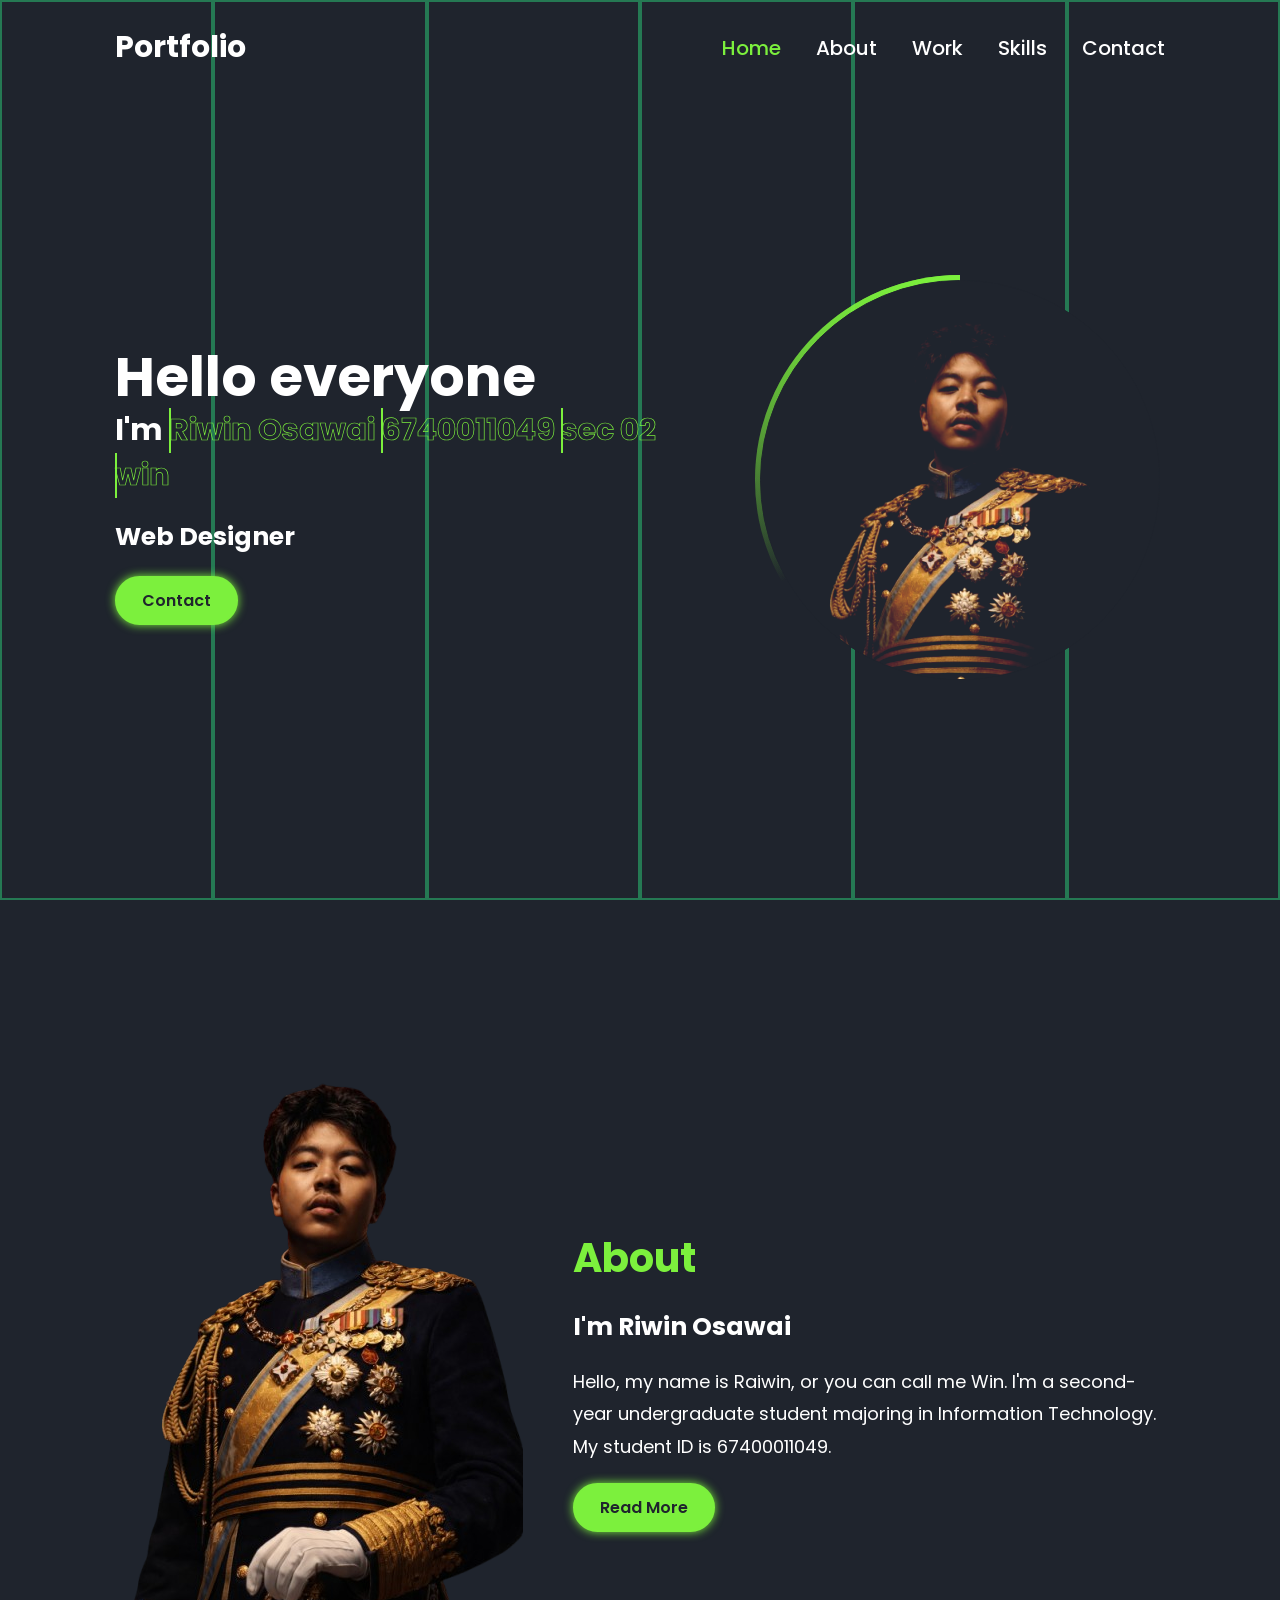
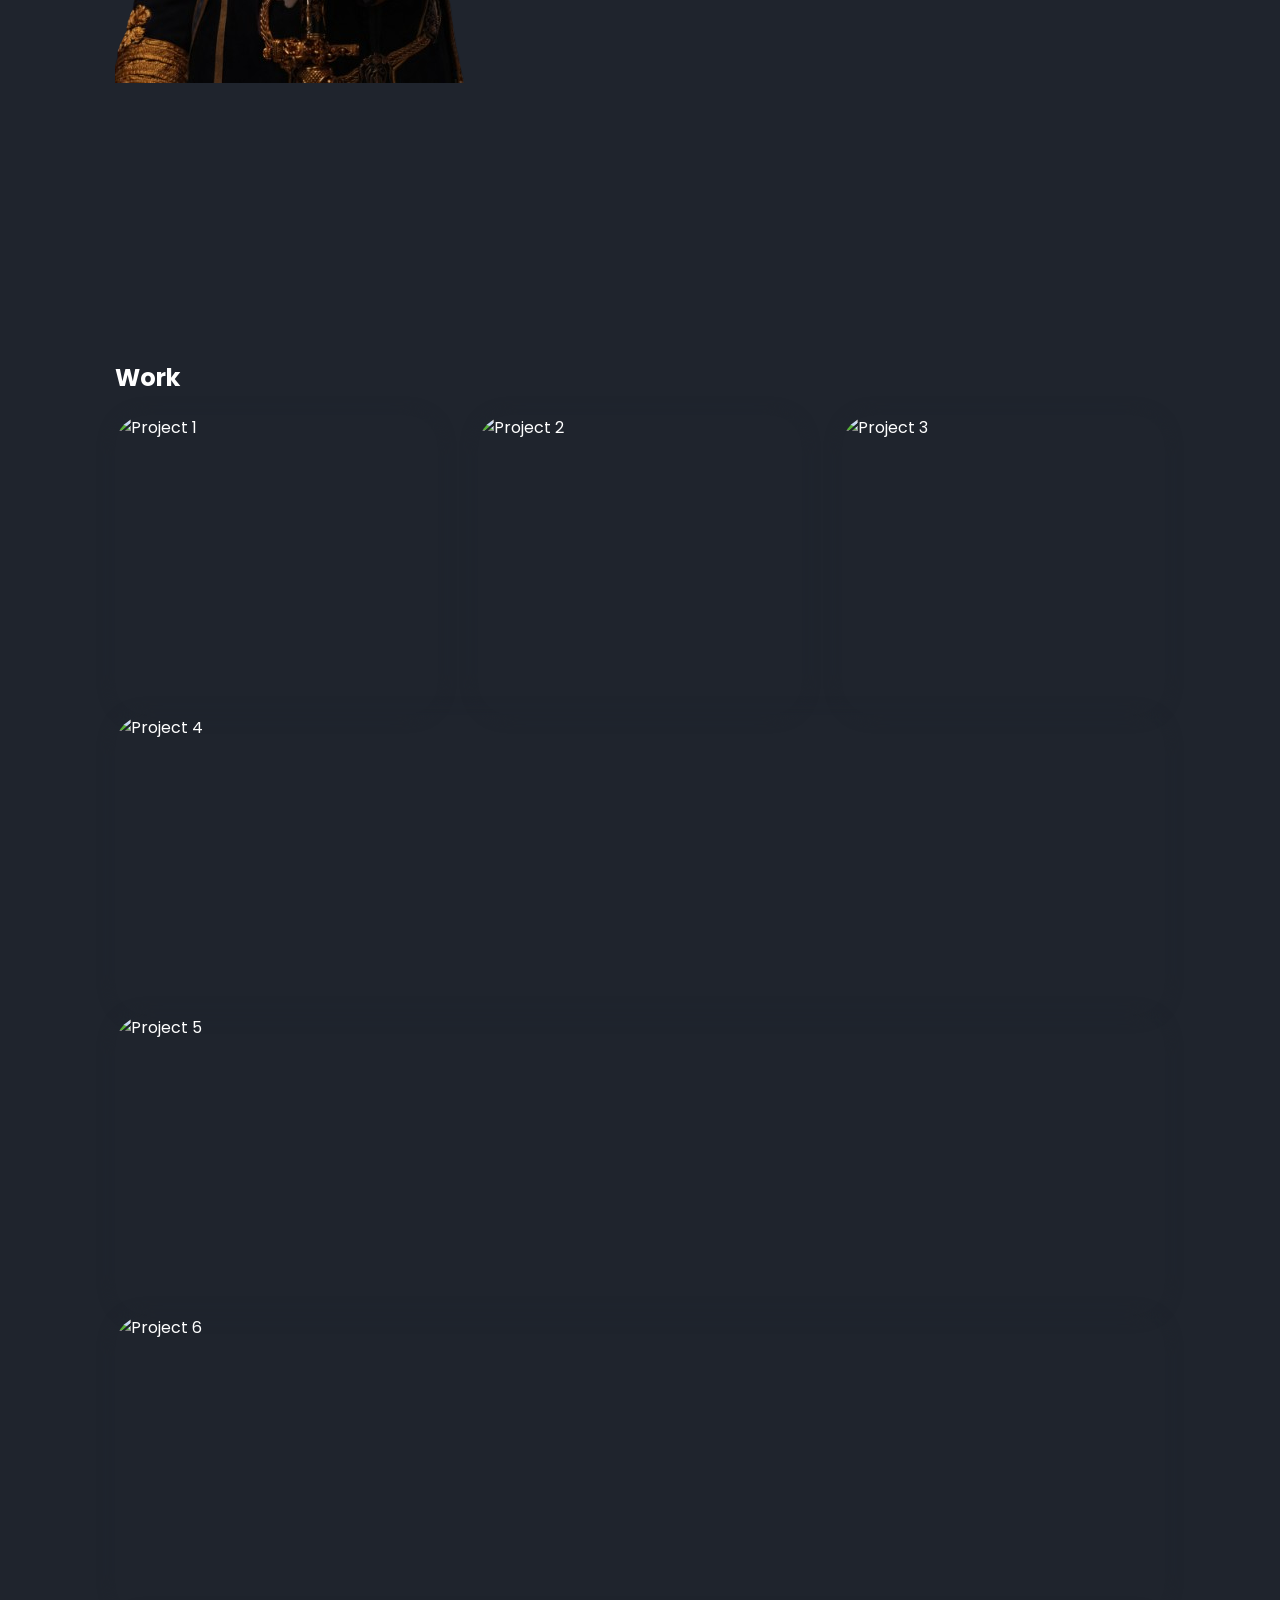
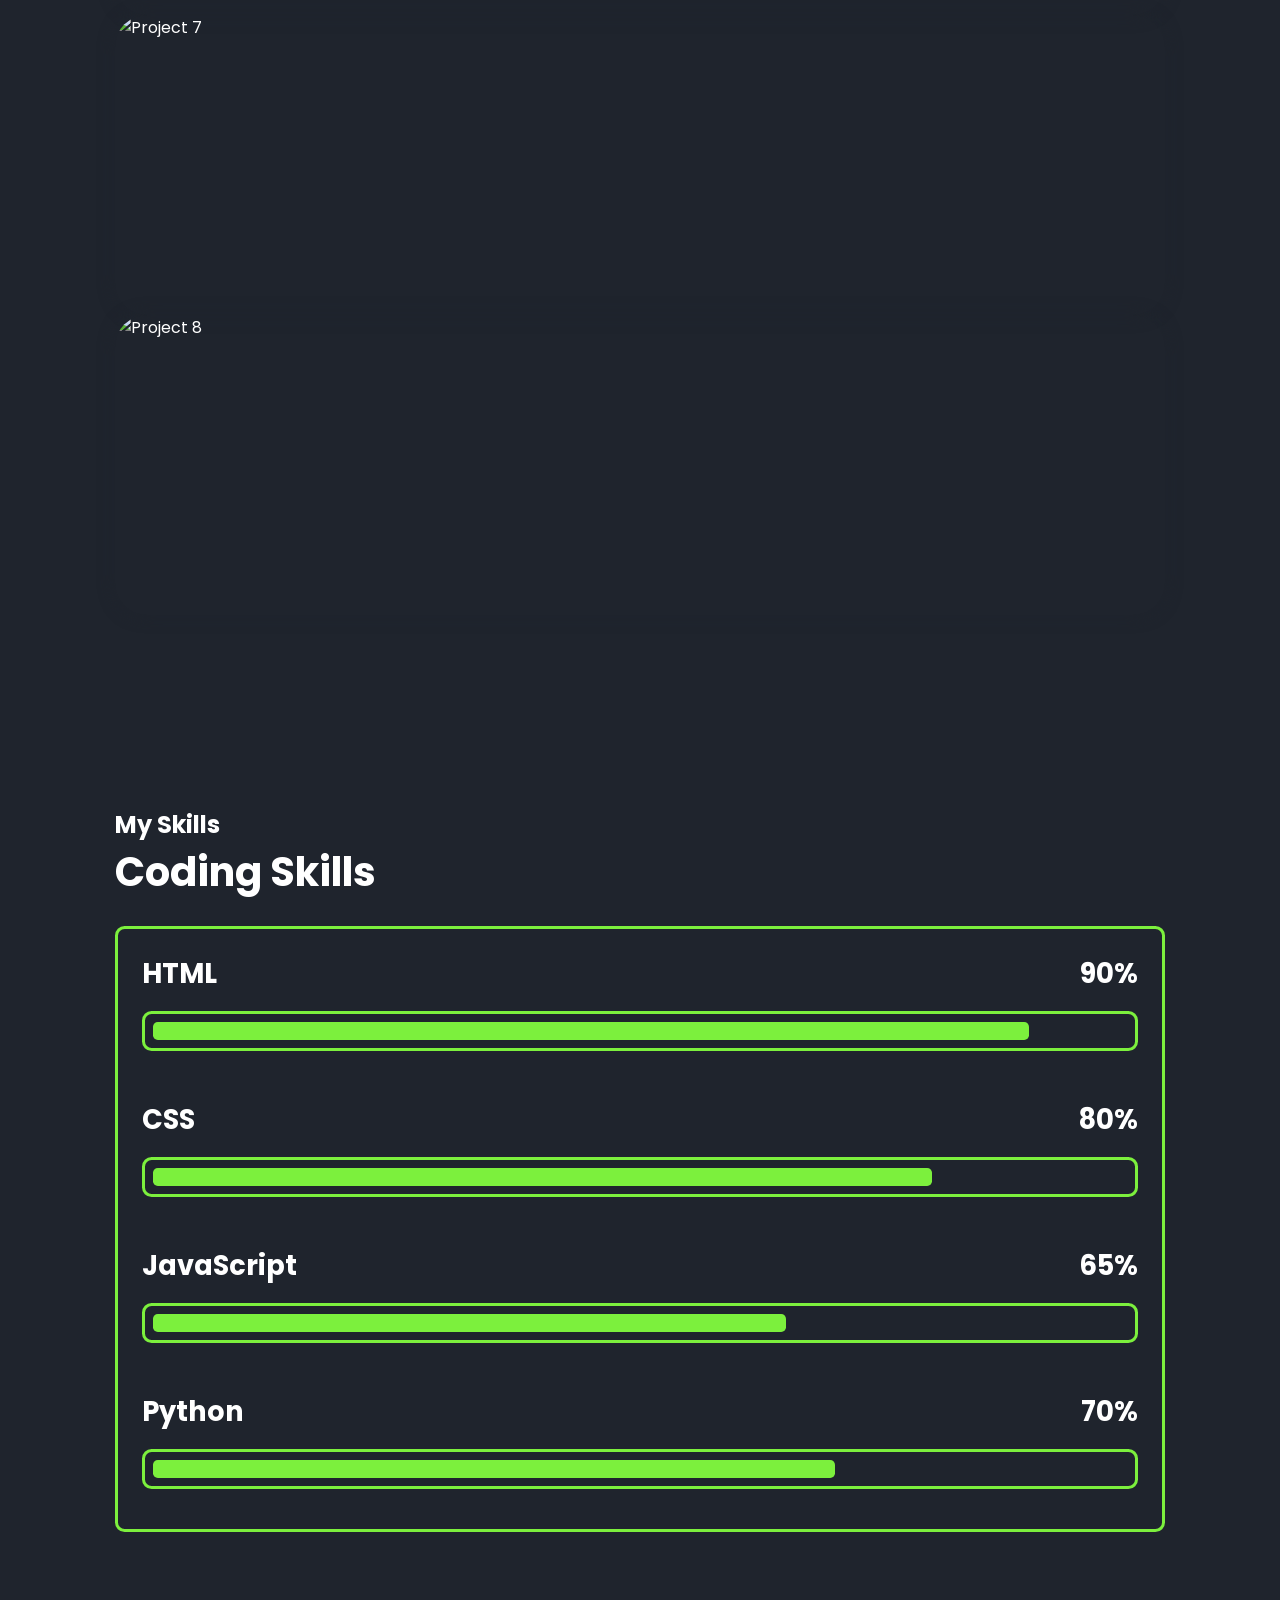
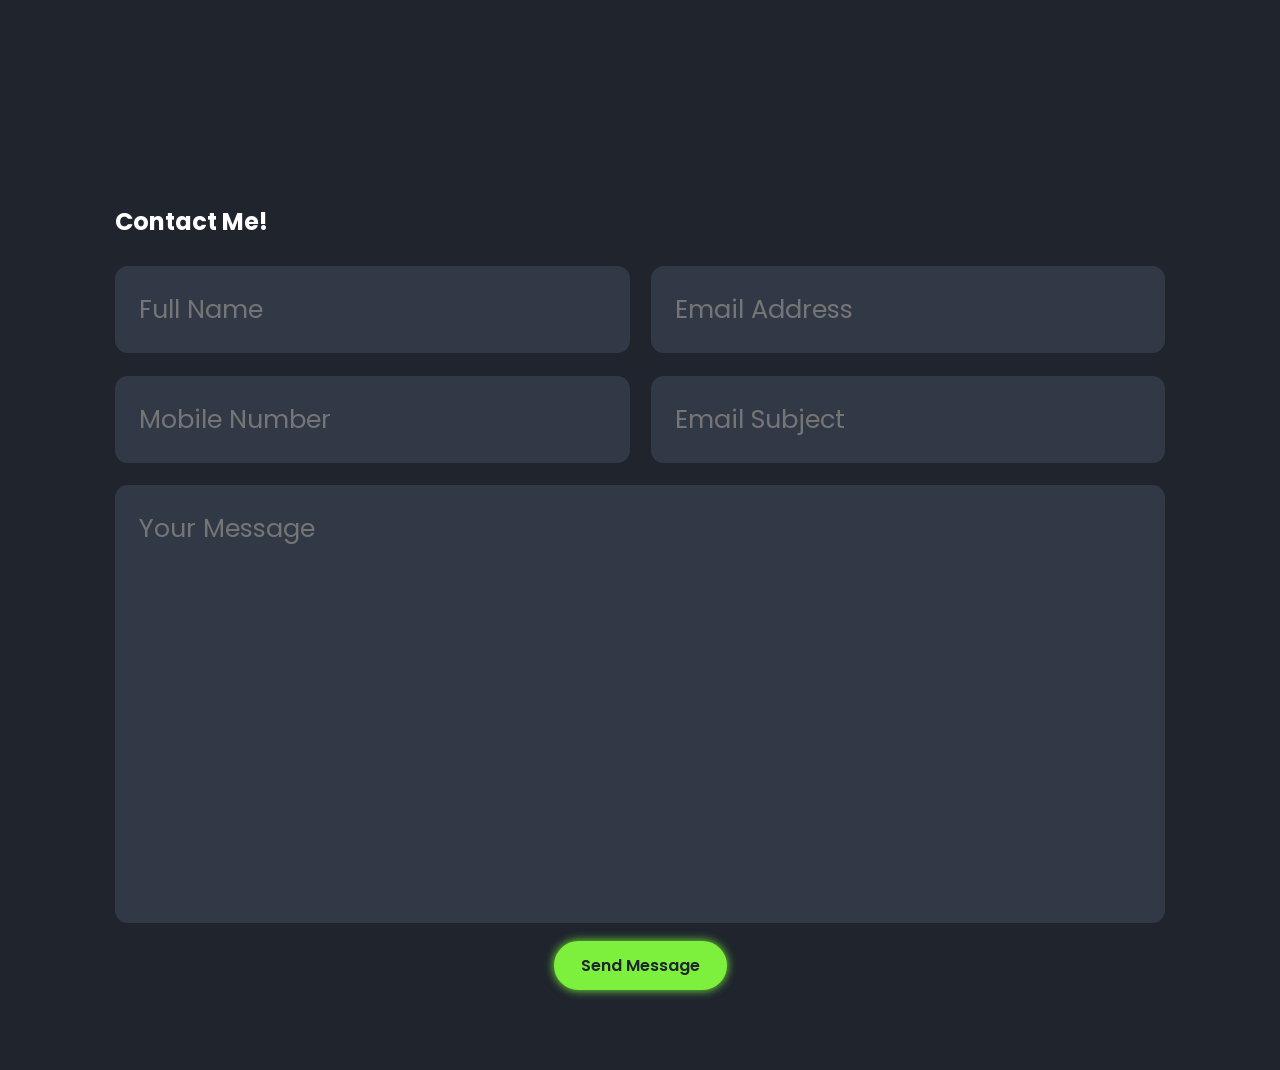
==== index.html @ cdd212ea "Add files via upload" ====
<!doctype html>
<html lang="en">
  <head>
    <meta charset="UTF-8" />
    <meta name="viewport" content="width=device-width, initial-scale=1.0" />
    <title>Portfolio</title>
    <link rel="stylesheet" href="style.css" />
    
  </head>
  <body>
    <nav class="navbar">
      <a href="#" class="logo">Portfolio</a>
      <ul>
        <li class="active"><a href="#Home">Home</a></li>
        <li><a href="#About">About</a></li>
        <li><a href="#Work">Work</a></li>
        <li><a href="#Skills">Skills</a></li>
        <li><a href="#Contact">Contact</a></li>
      </ul>
    </nav>
    <div class="bars-animation">
      <div class="bar" style="--i:6;"></div>
      <div class="bar" style="--i:5;"></div>
      <div class="bar" style="--i:4;"></div>
      <div class="bar" style="--i:3;"></div>
      <div class="bar" style="--i:2;"></div>
      <div class="bar" style="--i:1;"></div>
    </div>
    <!--  Home Section  -->
    <section class="Home action " id="Home">
      <div class="Home-info">
        <h1>Hello everyone</h1>
        <h2>
          I'm
          <span style="--i:4;" data-text="Riwin Osawai">Riwin Osawai</span>
          <span style="--i:3;" data-text="6740011049">6740011049</span>
          <span style="--i:2;" data-text="sec 02">sec 02</span>
          <span style="--i:1;" data-text="win">win</span>
        </h2>
        <h3>Web Designer</h3>
        <div class="btn-sci">
          <a href="#" class="btn">Contact</a>
        </div>
      </div>
      <div class="Home-img">
        <div class="img-box">
          <div class="img-item">
            <img src="win2.2.png" alt="" />
          </div>
        </div>
      </div>
    </section>
    <!--  About Section  -->
    <section class="About section" id="About">
      <div class="About-img">
        <img src="win2.2.png" alt="" />
      </div>

      <div class="About-content">
        <h2 class="heading"><span>About</span></h2>
        <h3>I'm Riwin Osawai</h3>
        <p>
          Hello, my name is Raiwin, or you can call me Win. I'm a second-year
          undergraduate student majoring in Information Technology. My student
          ID is 67400011049.
        </p>
        <a href="#" class="btn">Read More</a>
      </div>
    </section>

    <section class="Work section" id="Work">
        <h2 class="heading"><span>Work</span></h2>
        <div class="portfolio-container">
            <div class="portfolio-box">
                <img src="https://via.placeholder.com/600x400" alt="Project 1">
                <div class="portfolio-layer">
                    <h4>Web Design</h4>
                    <p></p>
                    <a href="#"><i class='bx bx-link-external'></i></a>
                </div>
            </div>
            <div class="portfolio-box">
                <img src="https://via.placeholder.com/600x400" alt="Project 2">
                <div class="portfolio-layer">
                    <h4>App Design</h4>
                    <p>.</p>
                    <a href="#"><i class='bx bx-link-external'></i></a>
                </div>
            </div>
            <div class="portfolio-box">
                <img src="https://via.placeholder.com/600x400" alt="Project 3">
                <div class="portfolio-layer">
                    <h4>Dashboard</h4>
                    <p>.</p>
                    <a href="#"><i class='bx bx-link-external'></i></a>
                </div>
            </div>
        </div>
        <div class="portfolio-box">
                <img src="https://via.placeholder.com/600x400" alt="Project 4">
                <div class="portfolio-layer">
                    <h4>Project 4</h4>
                    <p>Description for project 4.</p>
                    <a href="#"><i class='bx bx-link-external'></i></a>
                </div>
            </div>

            <div class="portfolio-box">
                <img src="https://via.placeholder.com/600x400" alt="Project 5">
                <div class="portfolio-layer">
                    <h4>Project 5</h4>
                    <p>Description for project 5.</p>
                    <a href="#"><i class='bx bx-link-external'></i></a>
                </div>
            </div>

            <div class="portfolio-box">
                <img src="https://via.placeholder.com/600x400" alt="Project 6">
                <div class="portfolio-layer">
                    <h4>Project 6</h4>
                    <p>Description for project 6.</p>
                    <a href="#"><i class='bx bx-link-external'></i></a>
                </div>
            </div>

            <div class="portfolio-box">
                <img src="https://via.placeholder.com/600x400" alt="Project 7">
                <div class="portfolio-layer">
                    <h4>Project 7</h4>
                    <p>Description for project 7.</p>
                    <a href="#"><i class='bx bx-link-external'></i></a>
                </div>
            </div>

            <div class="portfolio-box">
                <img src="https://via.placeholder.com/600x400" alt="Project 8">
                <div class="portfolio-layer">
                    <h4>Project 8</h4>
                    <p>Description for project 8.</p>
                    <a href="#"><i class='bx bx-link-external'></i></a>
                </div>
            </div>
    </section>

    <section class="Skills section" id="Skills">
        <h2 class="heading">My <span>Skills</span></h2>
        
        <div class="skills-row">
            <div class="skills-column">
                <h3 class="title">Coding Skills</h3>
                <div class="skills-box">
                    <div class="skills-content">
                        <div class="progress">
                            <h3>HTML <span>90%</span></h3>
                            <div class="bar"><span></span></div>
                        </div>
                        <div class="progress">
                            <h3>CSS <span>80%</span></h3>
                            <div class="bar"><span></span></div>
                        </div>
                        <div class="progress">
                            <h3>JavaScript <span>65%</span></h3>
                            <div class="bar"><span></span></div>
                        </div>
                        <div class="progress">
                            <h3>Python <span>70%</span></h3>
                            <div class="bar"><span></span></div>
                        </div>
                    </div>
                </div>
            </div>

           
    </section>

    <section class="Contact section" id="Contact">
        <h2 class="heading">Contact <span>Me!</span></h2>

        <form action="#">
            <div class="input-box">
                <input type="text" placeholder="Full Name">
                <input type="email" placeholder="Email Address">
            </div>
            <div class="input-box">
                <input type="number" placeholder="Mobile Number">
                <input type="text" placeholder="Email Subject">
            </div>
            <textarea name="" id="" cols="30" rows="10" placeholder="Your Message"></textarea>
            <input type="submit" value="Send Message" class="btn">
        </form>
    </section>
    <script src="script.js"></script>
  </body>
</html>
---- style.css ----
@import url('https://fonts.googleapis.com/css2?family=Poppins:wght@300;400;500;600;700;800;900&display=swap');
:root {
    --bg-color: #1f242d;
    --main-color: #7cf03d;
}
.html {
    scroll-behavior: smooth;
}
* {
    margin: 0;
    padding: 0;
    box-sizing: border-box;
    font-family: 'Poppins', sans-serif;
}

body {
    background-color: var(--bg-color);
    color: #fff;
}

a {
    color: #fff;
    text-decoration: none;
}

.navbar {
    position: fixed;
    left: 0;
    width: 100%;
    padding: 25px 9%;
    display: flex;
    justify-content: space-between;
    align-items: center;
    z-index: 100;
    visibility: hidden;
    opacity: 0;
    animation: show-content 1.5s linear forwards;
    animation-delay: 1.2s;
}

@keyframes show-content {
    100%{
        visibility: visible;
        opacity: 1;

    }
}
.navbar .logo {
    font-size: 30px;
    font-weight: 700;
}
.navbar ul {
    display: flex;
}
.navbar ul li {
    list-style: none;
    margin-left: 35px;
}
.navbar ul li a {
    font-size: 20px;
    font-weight: 500;
    transition: .5s;
}
.navbar ul li:hover a,
.navbar ul li.active a {
    color: #7cf03d;

}
/* Home section */
* {
    margin: 0;
    padding: 0;
    box-sizing: border-box;
    font-family: 'Poppins', sans-serif;
}
body {
    background-color: var(--bg-color);
    color: #fff;
}

a {
    color: #fff;
    text-decoration: none;
}
.section {
    min-height: 100vh;      /* เปลี่ยน height เป็น min-height */
    width: 100%;
    padding: 10rem 9% 2rem;
    background: #1f242d;    /* แก้สีให้ถูก */
    overflow: hidden;
}   
.section.active {
    visibility: visible;
    opacity: 1;
    overflow: auto;
}

.Home {
    gap: 50px;
    display: flex;
    align-items: center;
    height: 100vh;
    padding: 60px 9% 0;
    color: #fff;
    visibility: hidden;
    opacity: 0;
    animation: show-content 1.5s linear forwards;
    animation-delay: 1.6s;
}
.Home-info h1 {
    font-size: 55px;
}
.Home-info h2{
    font-size: 30px;
    margin-top: -10px;
}
.Home-info h2 span {
    position: relative;
    display: inline-block;
    color:  transparent;
    -webkit-text-stroke: .7px #7cf03d;
    animation: display-text 16s linear infinite;
    animation-delay: calc(-4s * var(--i));
}


@keyframes display-text {
    25%,100%{
         color: transparent;
         -webkit-text-stroke: .7px #7cf03d;
       display: none;
    }
}

.Home-info h2 span::before {
    content: attr(data-text);
    position: absolute;
    width: 0;
    border-right: 2px solid #7cf03d;
    color: #7cf03d;
    white-space: nowrap;
    overflow: hidden;
    animation: full-text 4s linear infinite;
}

@keyframes full-text {
    10%,100%{
        width: 0;
    }
    70%,90%{
        width: 100%;
    }
}

.Home-info h3 {
    margin: 20px 0;
    font-size: 25px; 
}
.Home-info .btn {
    display: inline-block;
   align-items: center;
}
.btn {
    background: #7cf03d;
    padding: 10px 25px;
    border: 2px solid #7cf03d;
    border-radius: 40px;
    box-shadow: 0 0 10px #7cf03d;
    font-size: 16px;
    color: #1f242d;
    font-weight: 600;
}
.btn:hover {
    background: transparent;
    color: #7cf03d;
    box-shadow: none ;
}

.Home-img .img-box {
    position: relative;
    width: 32vw;
    height: 32vw;
    border-radius: 50%;
    padding: 5px;
    display: flex;
    justify-content: center;
    align-items: center;
    overflow: hidden;
}
.Home-img .img-box::before,
.Home-img .img-box::after
 {
    content: '';
    position: absolute;
    width: 500px;
    height: 500px;
    background: conic-gradient(transparent, transparent,transparent, #7cf03d);
    transform: rotate(0deg);
    animation: rotate-border 4s linear infinite;
}

@keyframes rotate-border {
    100%{
        transform: rotate(360deg);
    }

}
.Home-img .img-box .img-item {
    position: relative;
    width: 100%;
    height: 100%;
    border-radius: 50%;
    background: #1f242d;
    display: flex;
    border: 1px solid #1f242d;
    justify-content: center;
    z-index: 1;
    overflow: hidden;
}
.Home-img .img-box .img-item img {
    position: absolute;
    top: 30px;
    display: block;
    width: 85%;
    object-fit: cover;
    mix-blend-mode: lighten;
}

.bars-animation {
    position: absolute;
    width: 100%;
    height: 100%;
    display: flex;
    z-index: -1;
}
.bars-animation .bar{
    width: 100%;
    height: 100%;
    background: #1f242d;
    border: 2px solid #257953;
    transform: translateY(-100%);
    animation: show-bars .5s ease-in-out forwards;
    animation-delay: calc(.1s * var(--i));
}
@keyframes show-bars {
    100%{
        transform: translateY(0%);
    }
}
.About {
    gap: 50px;
    display: flex;
    justify-content: center;
    align-items: center;
    height: 100vh; 
    padding: 60px 9% 0;
    color: #fff;
    visibility: hidden;
    opacity: 0;
    animation: show-content 1.5s linear forwards;
    animation-delay: 1.6s;
}
.About-img .img-box {
    position: relative;
    width: 32vw;
    height: 32vw;
    border-radius: 50%;
    padding: 5px;
    display: flex;
    justify-content: center;
    align-items: center;
    overflow: hidden;
}                       
.About-img .img-box::before,
.About-img .img-box::after
 {
    content: '';
    position: absolute;
    width: 500px;
    height: 500px;
    background: conic-gradient(transparent, transparent,transparent, #7cf03d);
    transform: rotate(0deg);
    animation: rotate-border 4s linear infinite;
}
@keyframes rotate-border {
    100%{
        transform: rotate(360deg);
    }
}
.About-img .img-box .img-item {  
    position: relative;
    width: 100%;
    height: 100%;
    border-radius: 50%;
    background: #1f242d;
    display: flex;
    border: 1px solid #1f242d;
    justify-content: center;
    z-index: 1;
    overflow: hidden;
}
.About-img .img-box .img-item img {
    position: absolute;
    top: 30px;
    display: block;
    width: 85%;
    object-fit: cover;
    mix-blend-mode: lighten;
}
.About-content h2 {
    font-size: 40px;
}
.About-content h2 span {
    color: #7cf03d;
}
.About-content h3 {
    font-size: 25px;
    margin: 20px 0;
}
.About-content p {
    font-size: 18px;
    line-height: 1.8em;
    margin-bottom: 20px;
}
.About-content .btn {
    display: inline-block;
    align-items: center;
}
.btn {
    background: #7cf03d;
    padding: 10px 25px;
    border: 2px solid #7cf03d;
    border-radius: 40px;
    box-shadow: 0 0 10px #7cf03d;
    font-size: 16px;
    color: #1f242d;
    font-weight: 600;
}

.btn:hover {
    background: transparent;
    color: #7cf03d;
    box-shadow: none ;
}
/* Responsive Media Query */
@media (max-width: 768px) {
    .Home, .About, .Work {
        flex-direction: column;
        text-align: center;
    }
    .Home-img .img-box,
    .About-img .img-box {
        width: 60vw;
        height: 60vw;
        margin-bottom: 20px;
    }
}


/* --- Work Section Styling --- */
.portfolio-container {
   display: grid;
    grid-template-columns: repeat(3, 1fr);
    align-items: center;
    gap: 2.5rem;
    margin-top: 20px;
}


.portfolio-box {
    position: relative;
    border-radius: 2rem;
    box-shadow: 0 0 1rem #1f242d;
    overflow: hidden;
    display: flex;
    height: 300px; /* กำหนดความสูงให้เท่ากัน */
}
.portfolio-box img {
    width: 100%;
    height: 100%; /* ให้รูปเต็มกรอบ */
    object-fit: cover; /* ตัดส่วนเกินรูปออกให้พอดี */
    transition: .5s ease;
}

.portfolio-box:hover img {
    transform: scale(1.1);
}

.portfolio-box .portfolio-layer {
    position: absolute;
    bottom: 0;
    left: 0;
    width: 100%;
    height: 100%;
    background: linear-gradient(rgba(0,0,0,.1), #7cf03d);
    display: flex;
    justify-content: center;
    align-items: center;
    flex-direction: column;
    text-align: center;
    padding: 0 4rem;
    transform: translateY(100%);
    transition: .5s ease;
}

.portfolio-box:hover .portfolio-layer {
    transform: translateY(0);
}

.portfolio-layer h4 {
    font-size: 3rem;
    color: #1f242d; /* สีเข้มเพื่อให้ตัดกับพื้นหลังเขียว */
}

.portfolio-layer p {
    font-size: 1.6rem;
    margin: .3rem 0 1rem;
    color: #1f242d;
}

.portfolio-layer a {
    display: inline-flex;
    justify-content: center;
    align-items: center;
    width: 5rem;
    height: 5rem;
    background: #fff;
    border-radius: 50%;
}

.portfolio-layer a i {
    font-size: 2rem;
    color: #333;
}

/* --- Skills Section Styling --- */
.Skills {
    min-height: 100vh;
    padding-bottom: 7rem;
    background: #1f242d; /* หรือ var(--bg-color) */
}

.skills-row {
    display: flex;
    flex-wrap: wrap;
    gap: 5rem;
    width: 100%;
}

.skills-column {
    flex: 1 1 40rem;
}

.skills-column .title {
    font-size: 2.5rem;
    margin: 0 0 1.5rem;
}

.skills-box {
    position: relative;
}

.skills-box .skills-content {
    position: relative;
    border: .2rem solid #7cf03d;
    border-radius: .6rem;
    padding: .5rem 1.5rem;
    z-index: 1;
    overflow: hidden;
}

.skills-box .skills-content::before {
    content: '';
    position: absolute;
    top: 0;
    left: 0;
    width: 0;
    height: 100%;
    background: #2c303a;
    z-index: -1;
    transition: .5s;
}

.skills-box .skills-content:hover::before {
    width: 100%;
}

.skills-content .progress {
    padding: 1rem 0;
}

.skills-content .progress h3 {
    font-size: 1.7rem;
    display: flex;
    justify-content: space-between;
}

.skills-content .progress h3 span {
    color: #fff;
}

.skills-content .progress .bar {
    height: 2.5rem;
    border-radius: .6rem;
    border: .2rem solid #7cf03d;
    padding: .5rem;
    margin: 1rem 0;
}

.skills-content .progress .bar span {
    display: block;
    height: 100%;
    border-radius: .3rem;
    background: #7cf03d;
    width: 0; /* Default width before animation */
}
/* ตัวอย่างการกำหนดความยาวของหลอดพลัง (Skills) */
.skills-column:nth-child(1) .skills-content .progress:nth-child(1) .bar span { width: 90%; }
.skills-column:nth-child(1) .skills-content .progress:nth-child(2) .bar span { width: 80%; }
.skills-column:nth-child(1) .skills-content .progress:nth-child(3) .bar span { width: 65%; }
.skills-column:nth-child(1) .skills-content .progress:nth-child(4) .bar span { width: 70%; }

.skills-column:nth-child(2) .skills-content .progress:nth-child(1) .bar span { width: 95%; }
.skills-column:nth-child(2) .skills-content .progress:nth-child(2) .bar span { width: 85%; }
.skills-column:nth-child(2) .skills-content .progress:nth-child(3) .bar span { width: 60%; }
.skills-column:nth-child(2) .skills-content .progress:nth-child(4) .bar span { width: 90%; }


/* --- Contact Section Styling --- */
.Contact {
    min-height: 100vh;
}

.Contact form {
    max-width: 70rem;
    margin: 1rem auto;
    text-align: center;
    margin-bottom: 3rem;
}

.Contact form .input-box {
    display: flex;
    justify-content: space-between;
    flex-wrap: wrap;
}

.Contact form .input-box input,
.Contact form textarea {
    width: 100%;
    padding: 1.5rem;
    font-size: 1.6rem;
    color: #fff;
    background: #323946;
    border-radius: .8rem;
    margin: .7rem 0;
    border: none; /* เอาขอบเดิมออก */
}

.Contact form .input-box input {
    width: 49%;
}

.Contact form textarea {
    resize: none;
}

/* เพิ่มลูกเล่นเมื่อกดพิมพ์ */
.Contact form .input-box input:focus,
.Contact form textarea:focus {
    border: 2px solid #7cf03d;
    background: #1f242d;
}
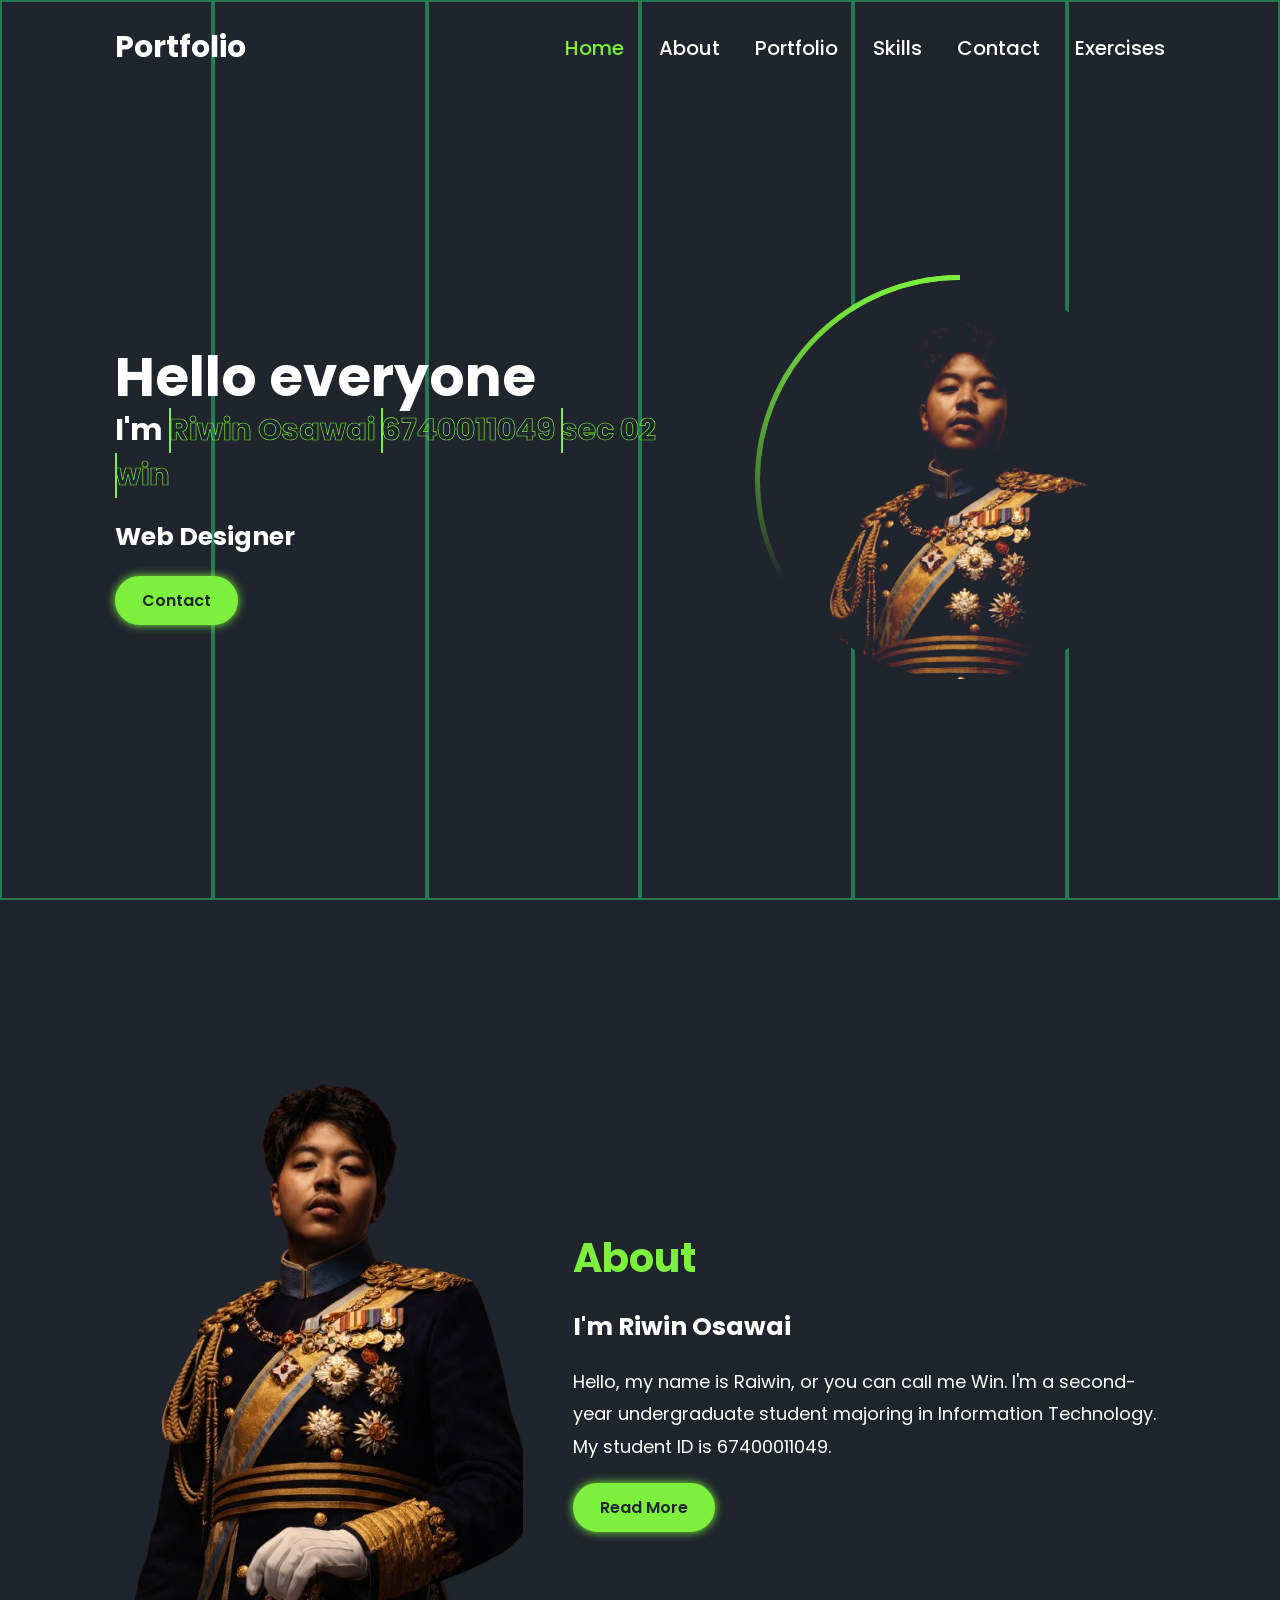
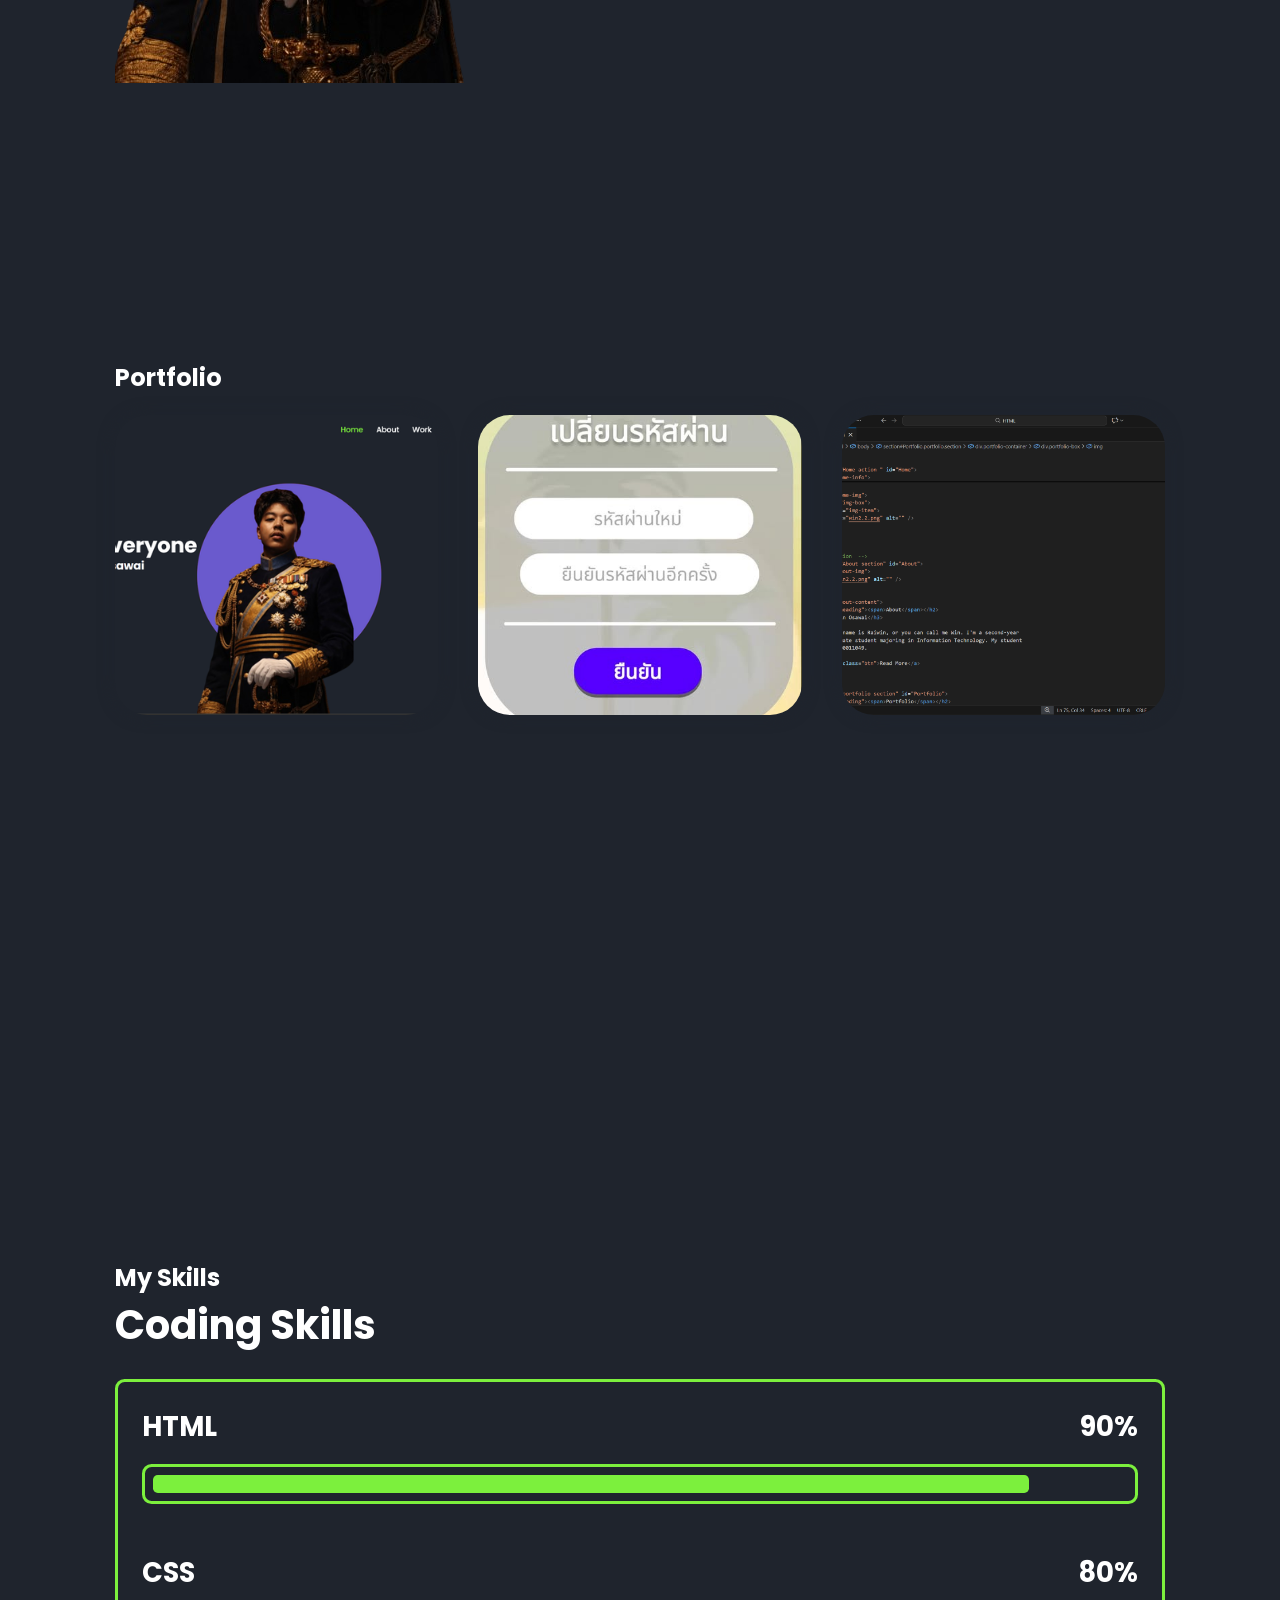
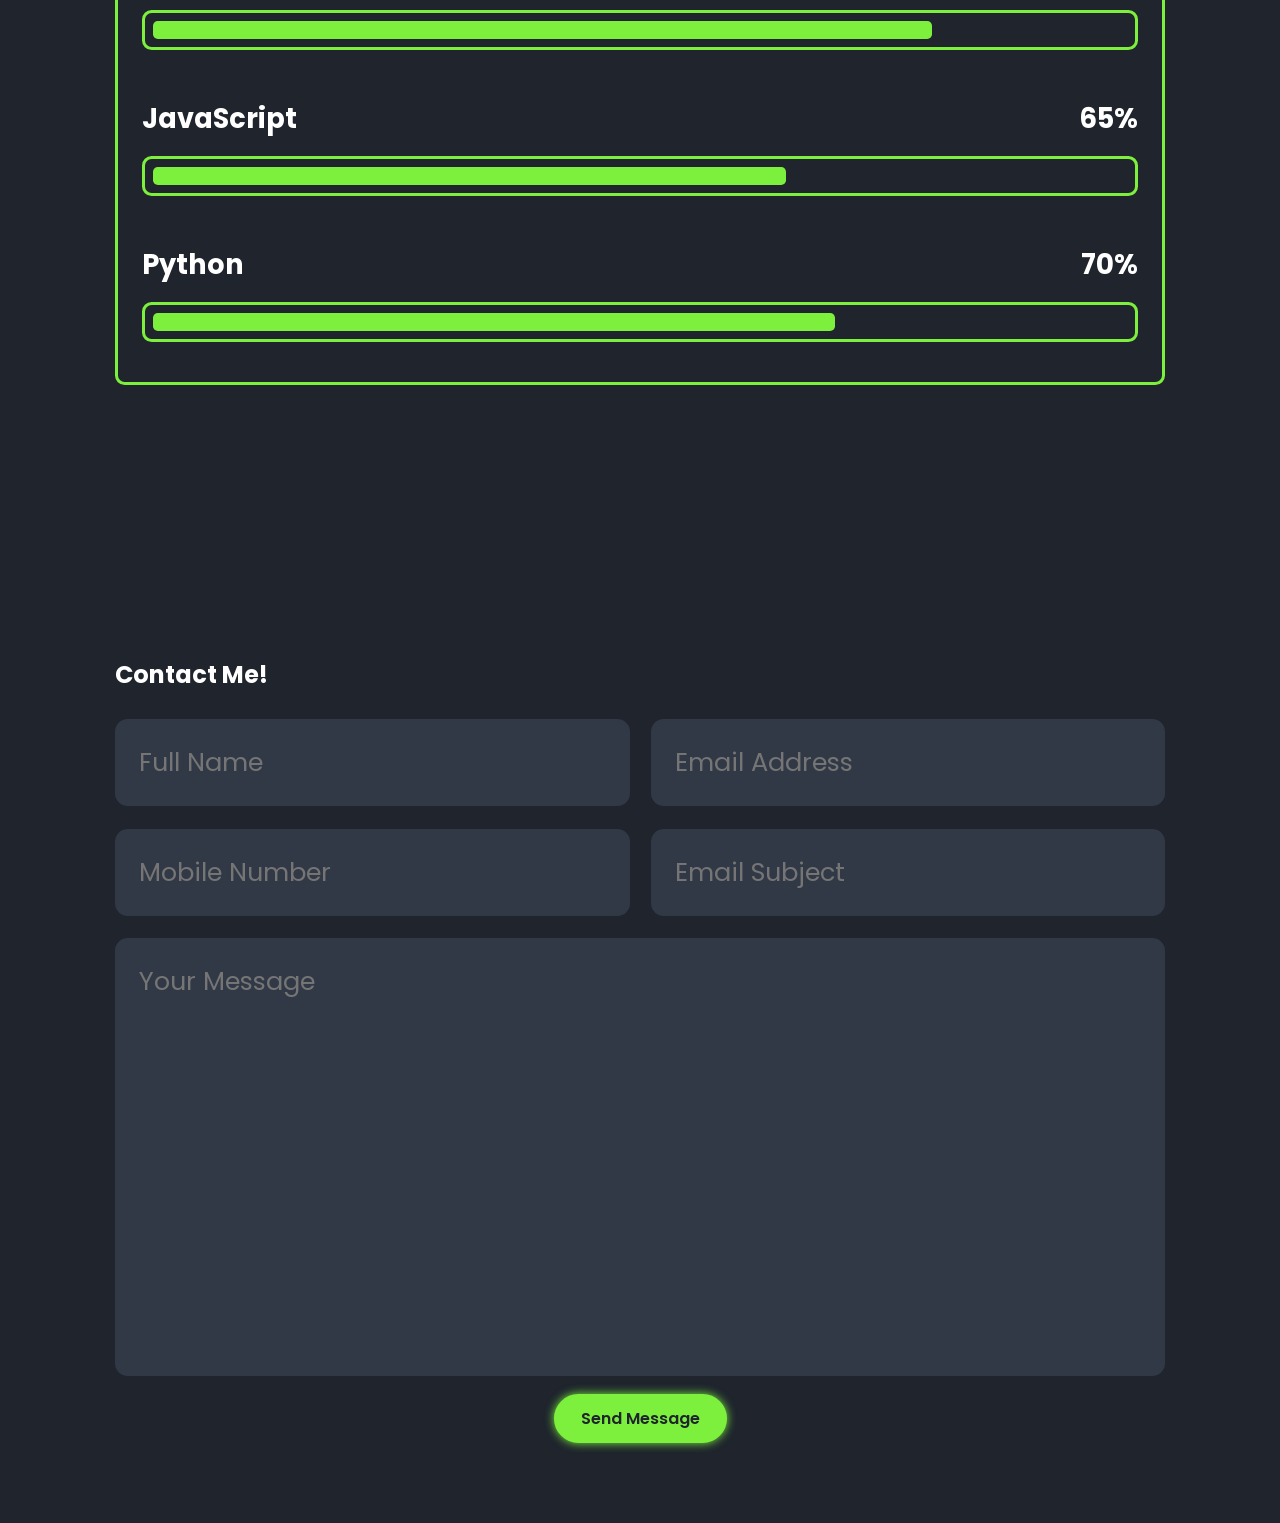
==== commit 91f11fd3: "Add files via upload" ====
--- a/index.html
+++ b/index.html
@@ -13,9 +13,10 @@
       <ul>
         <li class="active"><a href="#Home">Home</a></li>
         <li><a href="#About">About</a></li>
-        <li><a href="#Work">Work</a></li>
+        <li><a href="#Portfolio">Portfolio</a></li>
         <li><a href="#Skills">Skills</a></li>
         <li><a href="#Contact">Contact</a></li>
+        <li><a href="Exercises.html">Exercises</a></li>
       </ul>
     </nav>
     <div class="bars-animation">
@@ -68,11 +69,11 @@
       </div>
     </section>
 
-    <section class="Work section" id="Work">
-        <h2 class="heading"><span>Work</span></h2>
+    <section class="portfolio section" id="Portfolio">
+        <h2 class="heading"><span>Portfolio</span></h2>
         <div class="portfolio-container">
             <div class="portfolio-box">
-                <img src="https://via.placeholder.com/600x400" alt="Project 1">
+                <img src="ho2.png" alt="Project 1">
                 <div class="portfolio-layer">
                     <h4>Web Design</h4>
                     <p></p>
@@ -80,7 +81,7 @@
                 </div>
             </div>
             <div class="portfolio-box">
-                <img src="https://via.placeholder.com/600x400" alt="Project 2">
+                <img src="ho4.jpg" alt="Project 2">
                 <div class="portfolio-layer">
                     <h4>App Design</h4>
                     <p>.</p>
@@ -88,7 +89,7 @@
                 </div>
             </div>
             <div class="portfolio-box">
-                <img src="https://via.placeholder.com/600x400" alt="Project 3">
+                <img src="ho3.png" alt="Project 3">
                 <div class="portfolio-layer">
                     <h4>Dashboard</h4>
                     <p>.</p>
@@ -96,50 +97,7 @@
                 </div>
             </div>
         </div>
-        <div class="portfolio-box">
-                <img src="https://via.placeholder.com/600x400" alt="Project 4">
-                <div class="portfolio-layer">
-                    <h4>Project 4</h4>
-                    <p>Description for project 4.</p>
-                    <a href="#"><i class='bx bx-link-external'></i></a>
-                </div>
-            </div>
-
-            <div class="portfolio-box">
-                <img src="https://via.placeholder.com/600x400" alt="Project 5">
-                <div class="portfolio-layer">
-                    <h4>Project 5</h4>
-                    <p>Description for project 5.</p>
-                    <a href="#"><i class='bx bx-link-external'></i></a>
-                </div>
-            </div>
-
-            <div class="portfolio-box">
-                <img src="https://via.placeholder.com/600x400" alt="Project 6">
-                <div class="portfolio-layer">
-                    <h4>Project 6</h4>
-                    <p>Description for project 6.</p>
-                    <a href="#"><i class='bx bx-link-external'></i></a>
-                </div>
-            </div>
-
-            <div class="portfolio-box">
-                <img src="https://via.placeholder.com/600x400" alt="Project 7">
-                <div class="portfolio-layer">
-                    <h4>Project 7</h4>
-                    <p>Description for project 7.</p>
-                    <a href="#"><i class='bx bx-link-external'></i></a>
-                </div>
-            </div>
-
-            <div class="portfolio-box">
-                <img src="https://via.placeholder.com/600x400" alt="Project 8">
-                <div class="portfolio-layer">
-                    <h4>Project 8</h4>
-                    <p>Description for project 8.</p>
-                    <a href="#"><i class='bx bx-link-external'></i></a>
-                </div>
-            </div>
+        
     </section>
 
     <section class="Skills section" id="Skills">
--- a/style.css
+++ b/style.css
@@ -359,8 +359,9 @@
 
 /* --- Work Section Styling --- */
 .portfolio-container {
-   display: grid;
-    grid-template-columns: repeat(3, 1fr);
+    display: grid;
+    /* ใช้ minmax แทนการกำหนดจำนวนคอลัมน์ตายตัว */
+    grid-template-columns: repeat(auto-fit, minmax(300px, 1fr));
     align-items: center;
     gap: 2.5rem;
     margin-top: 20px;
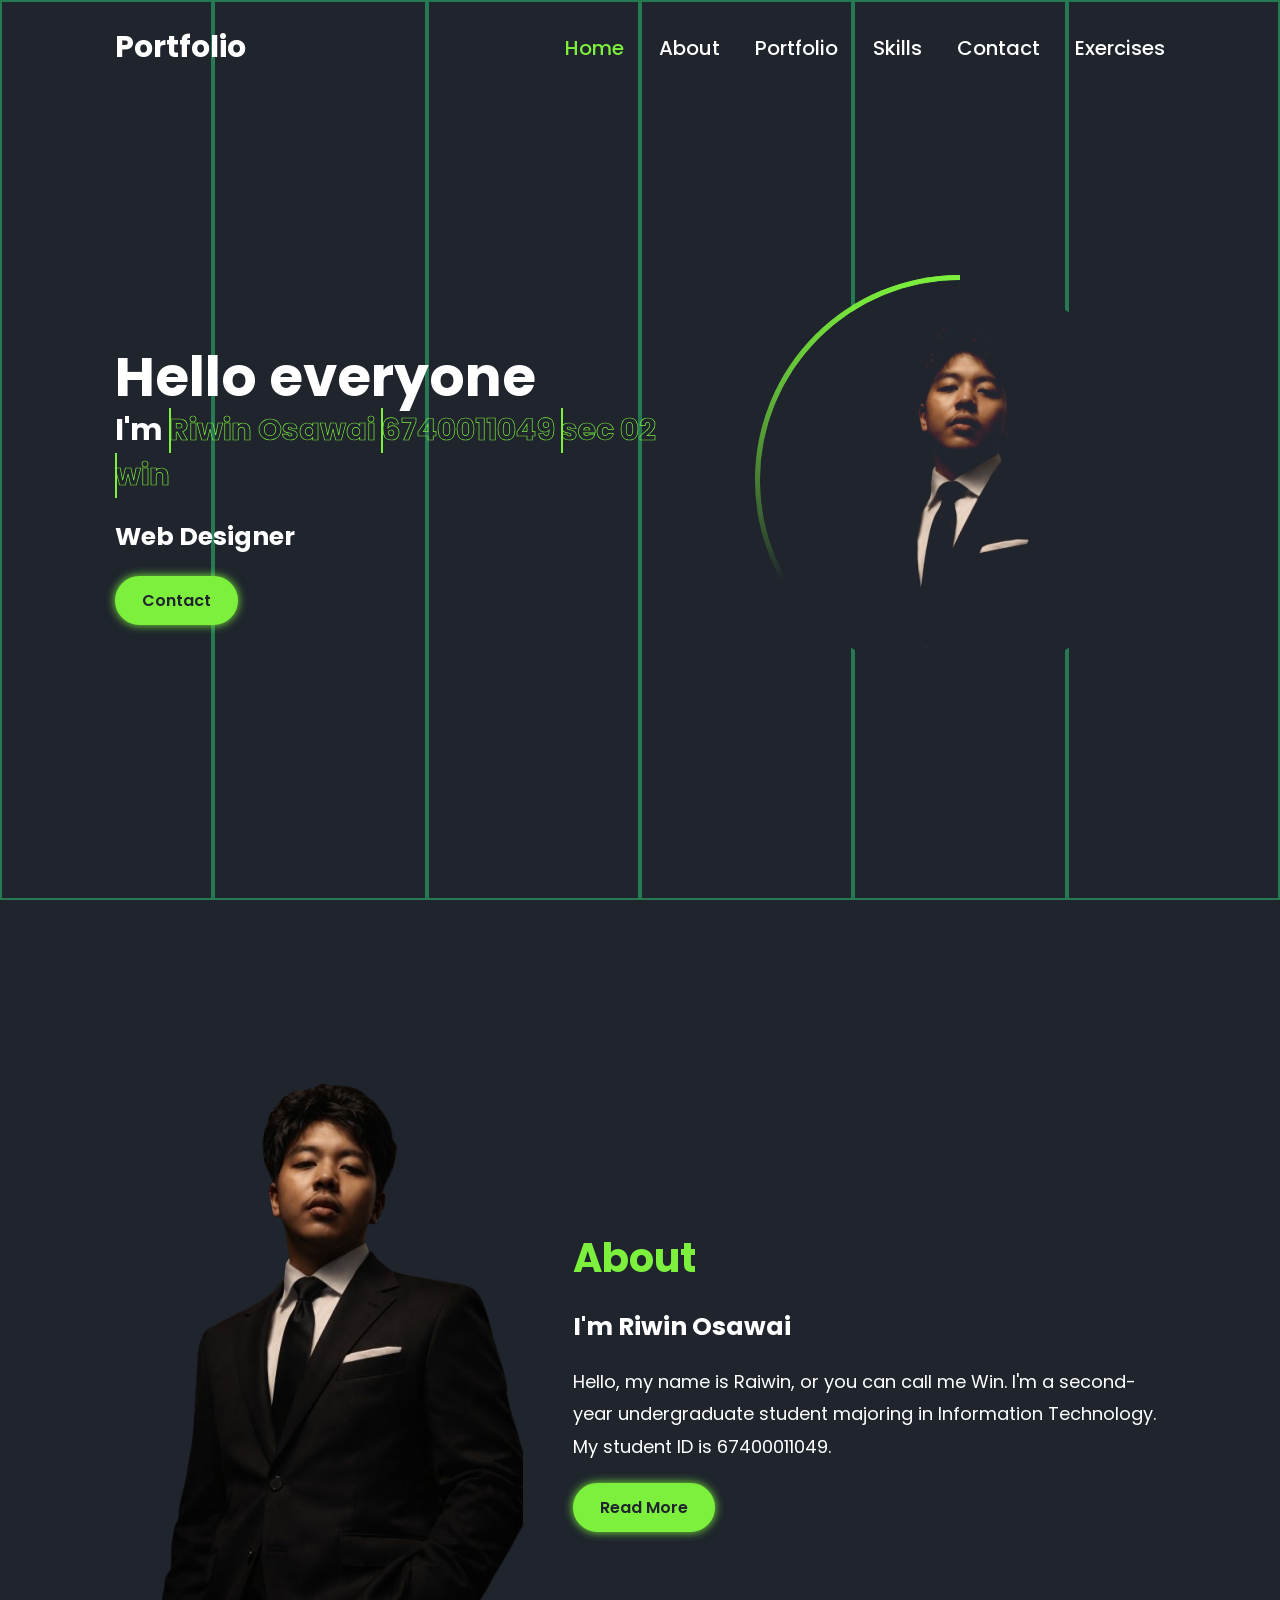
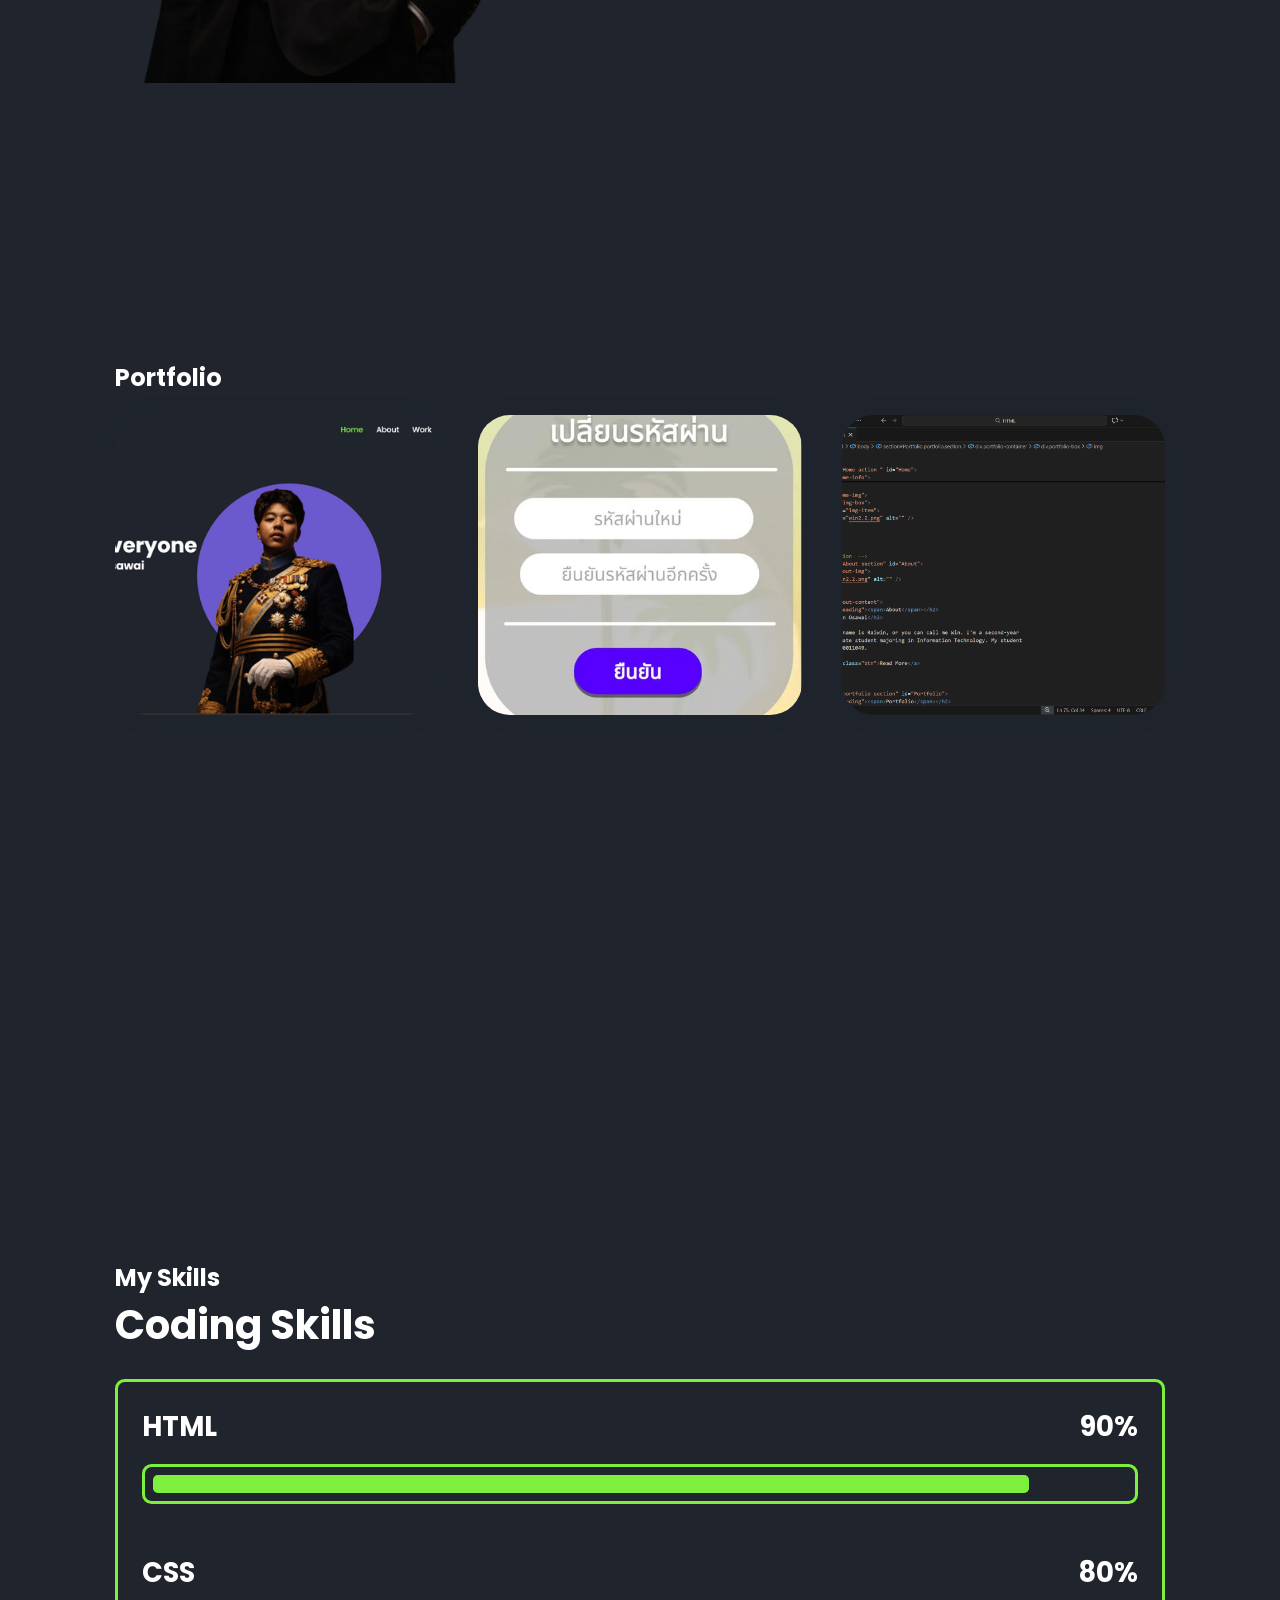
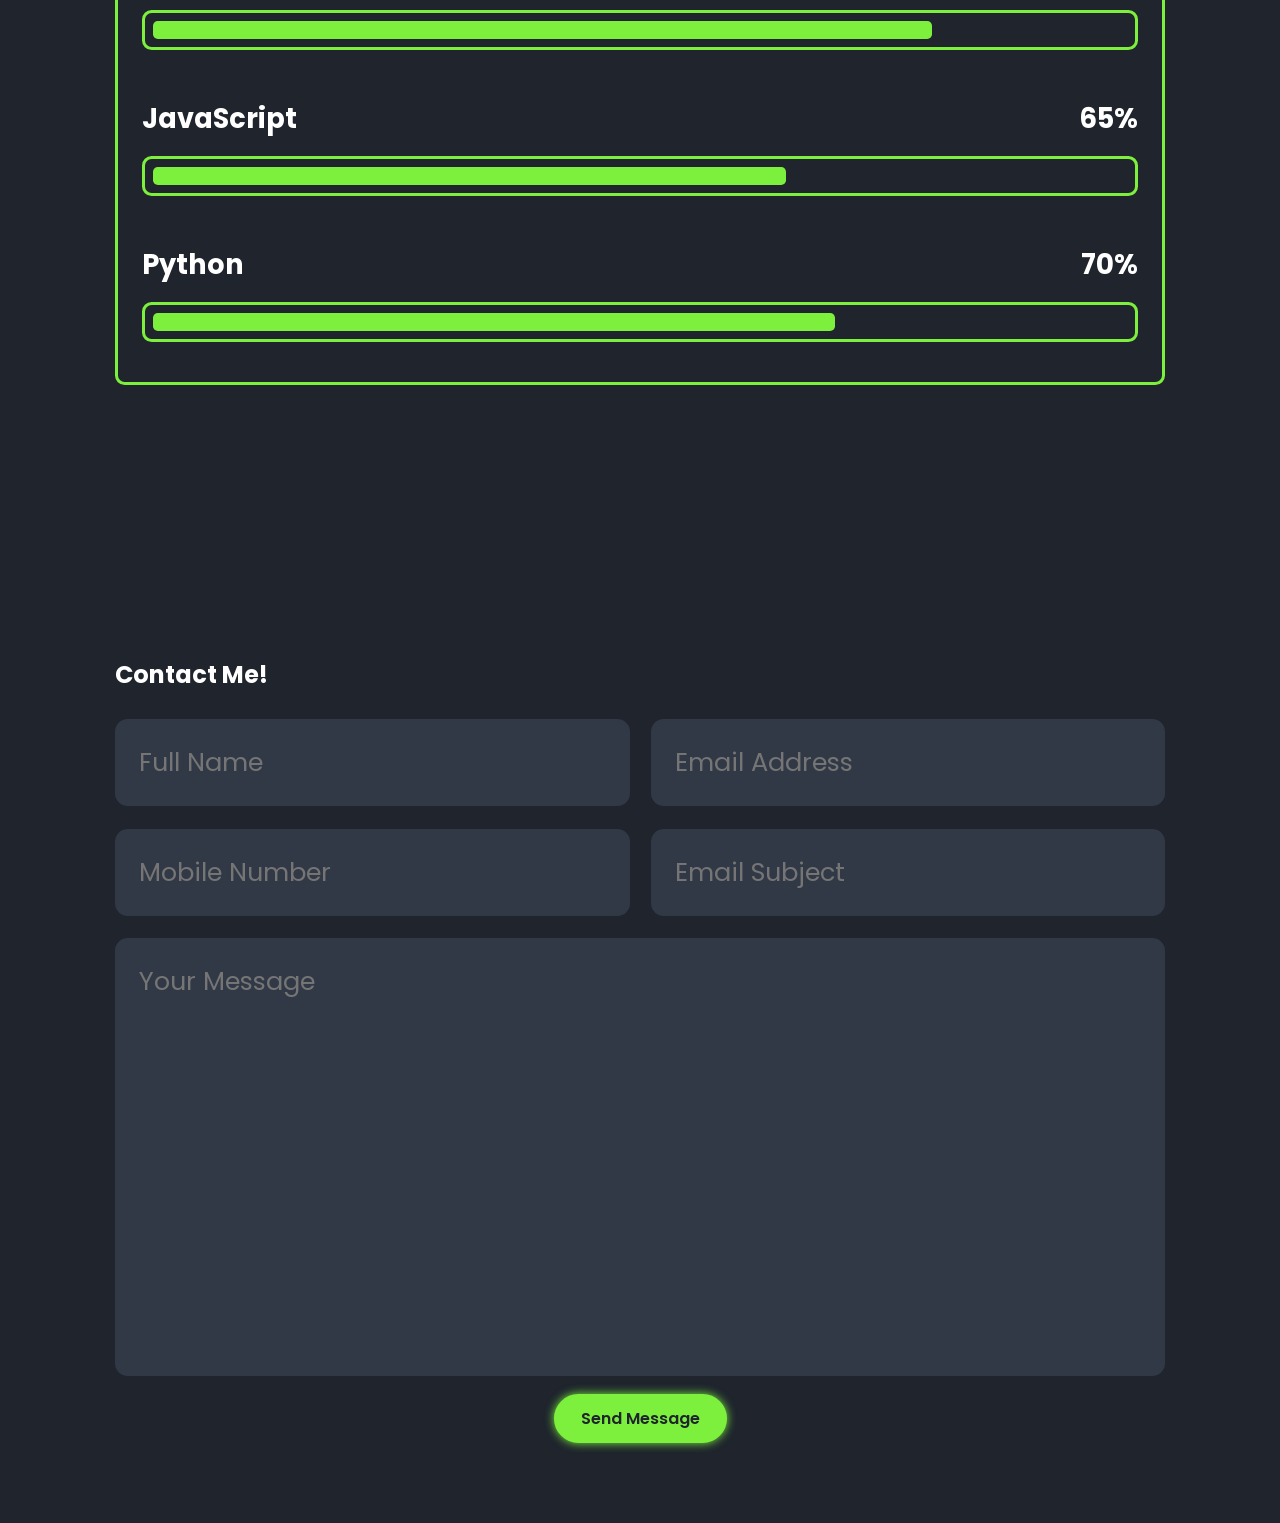
==== commit b361fc62: "Add files via upload" ====
--- a/index.html
+++ b/index.html
@@ -46,7 +46,7 @@
       <div class="Home-img">
         <div class="img-box">
           <div class="img-item">
-            <img src="win2.2.png" alt="" />
+            <img src="win2.3.3.png" alt="" />
           </div>
         </div>
       </div>
@@ -54,7 +54,7 @@
     <!--  About Section  -->
     <section class="About section" id="About">
       <div class="About-img">
-        <img src="win2.2.png" alt="" />
+        <img src="win2.3.3.png" alt="" />
       </div>
 
       <div class="About-content">
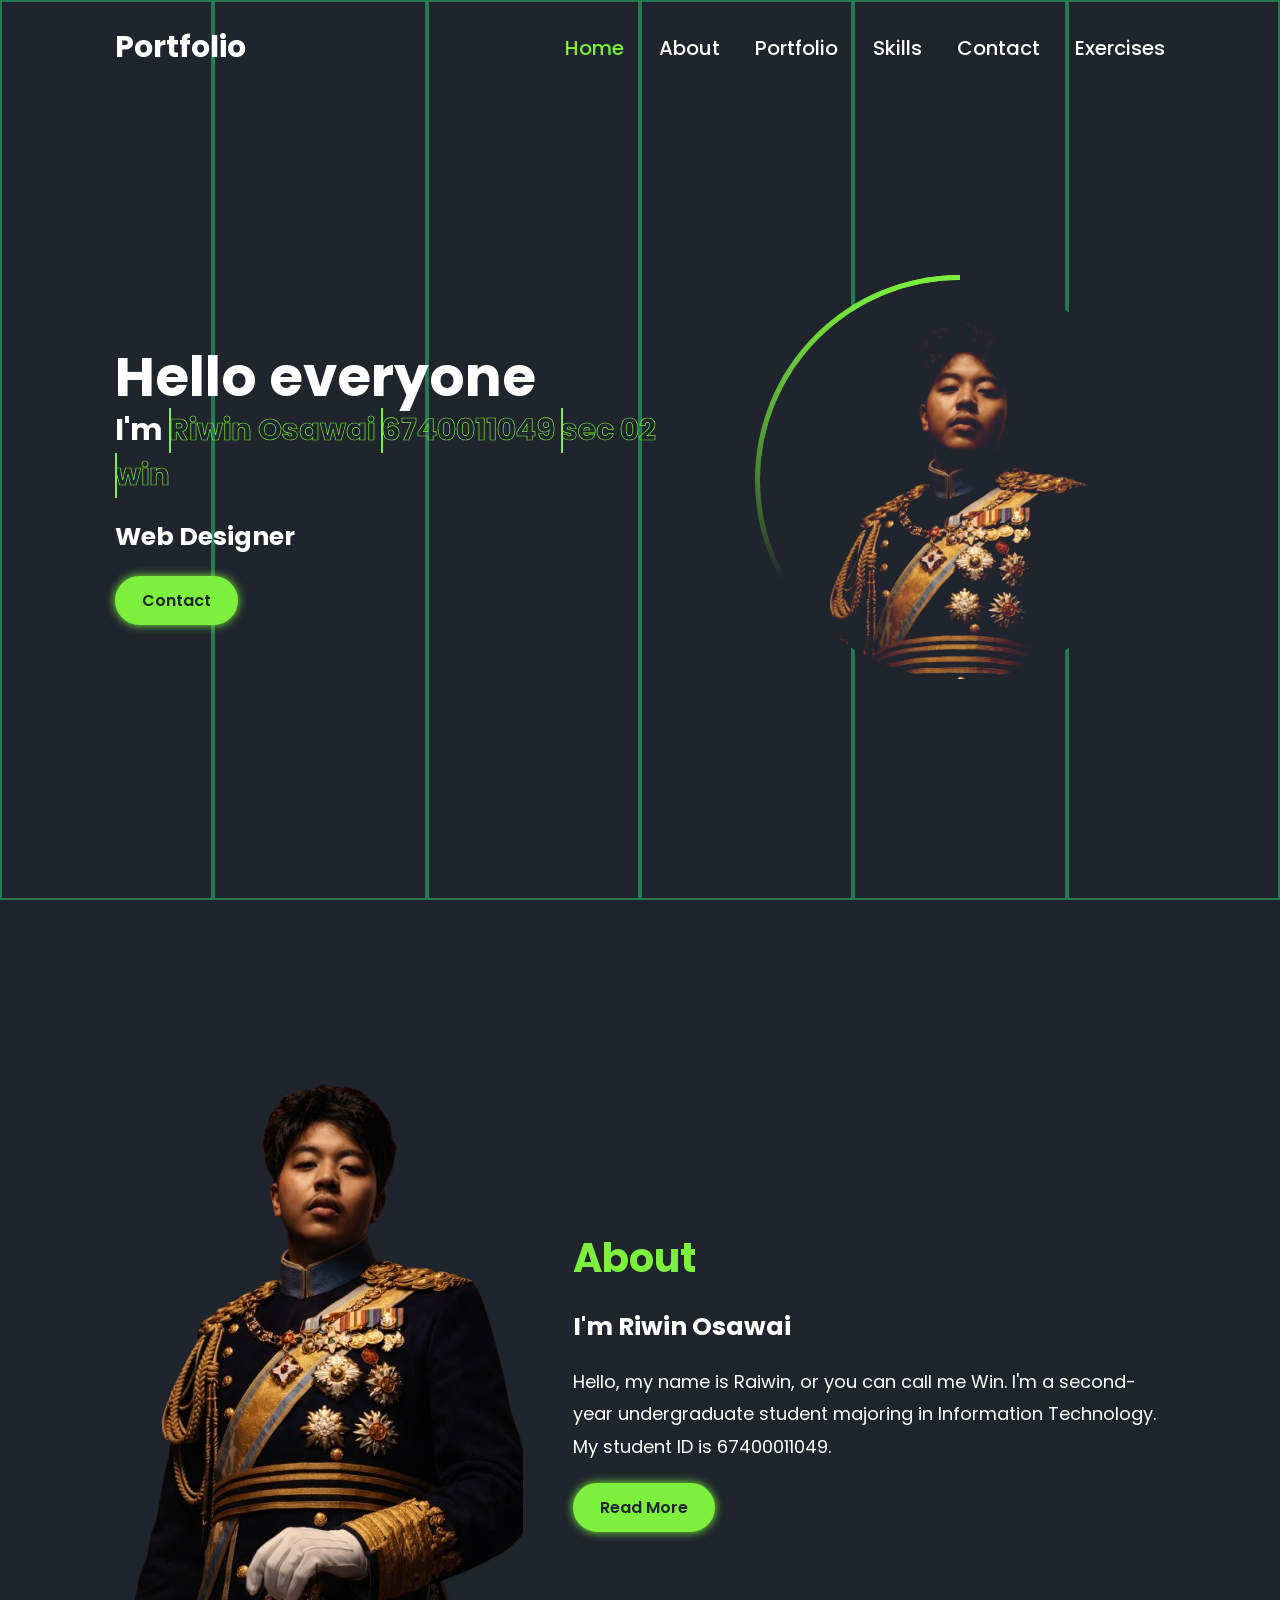
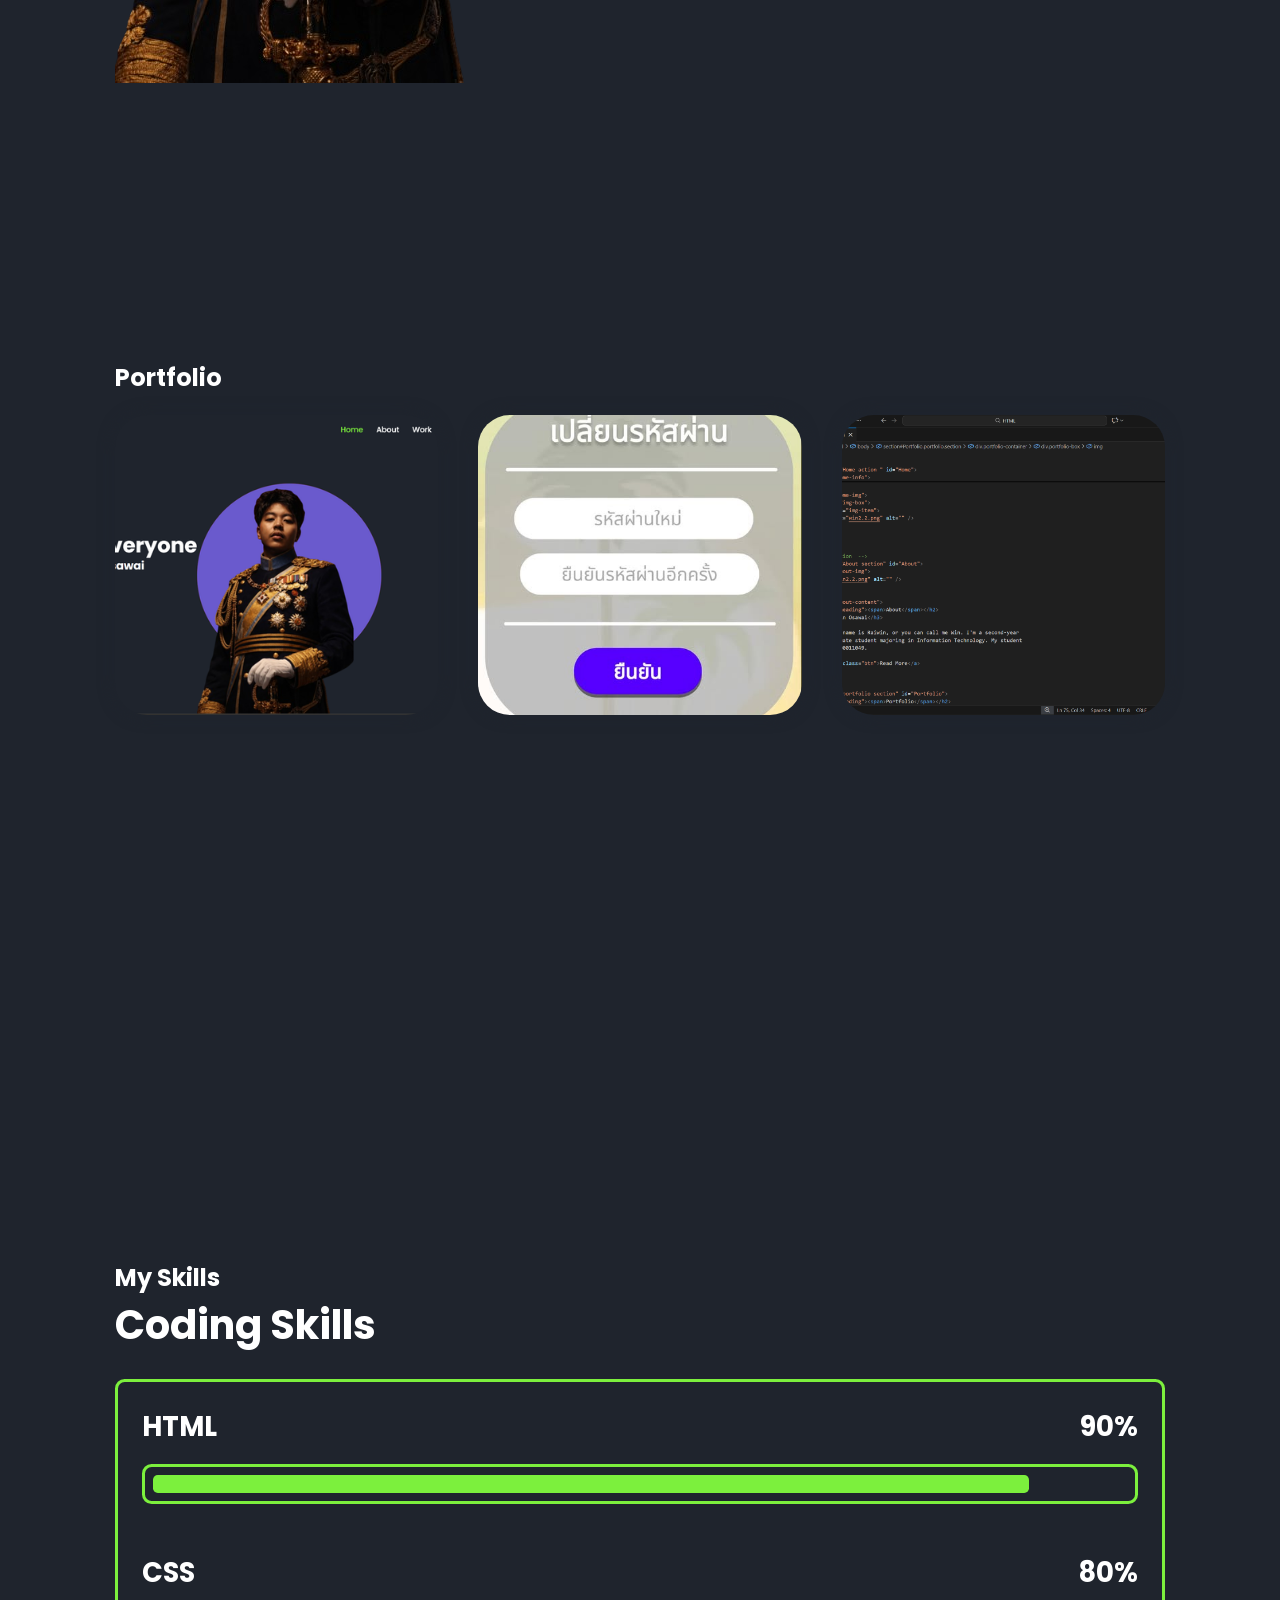
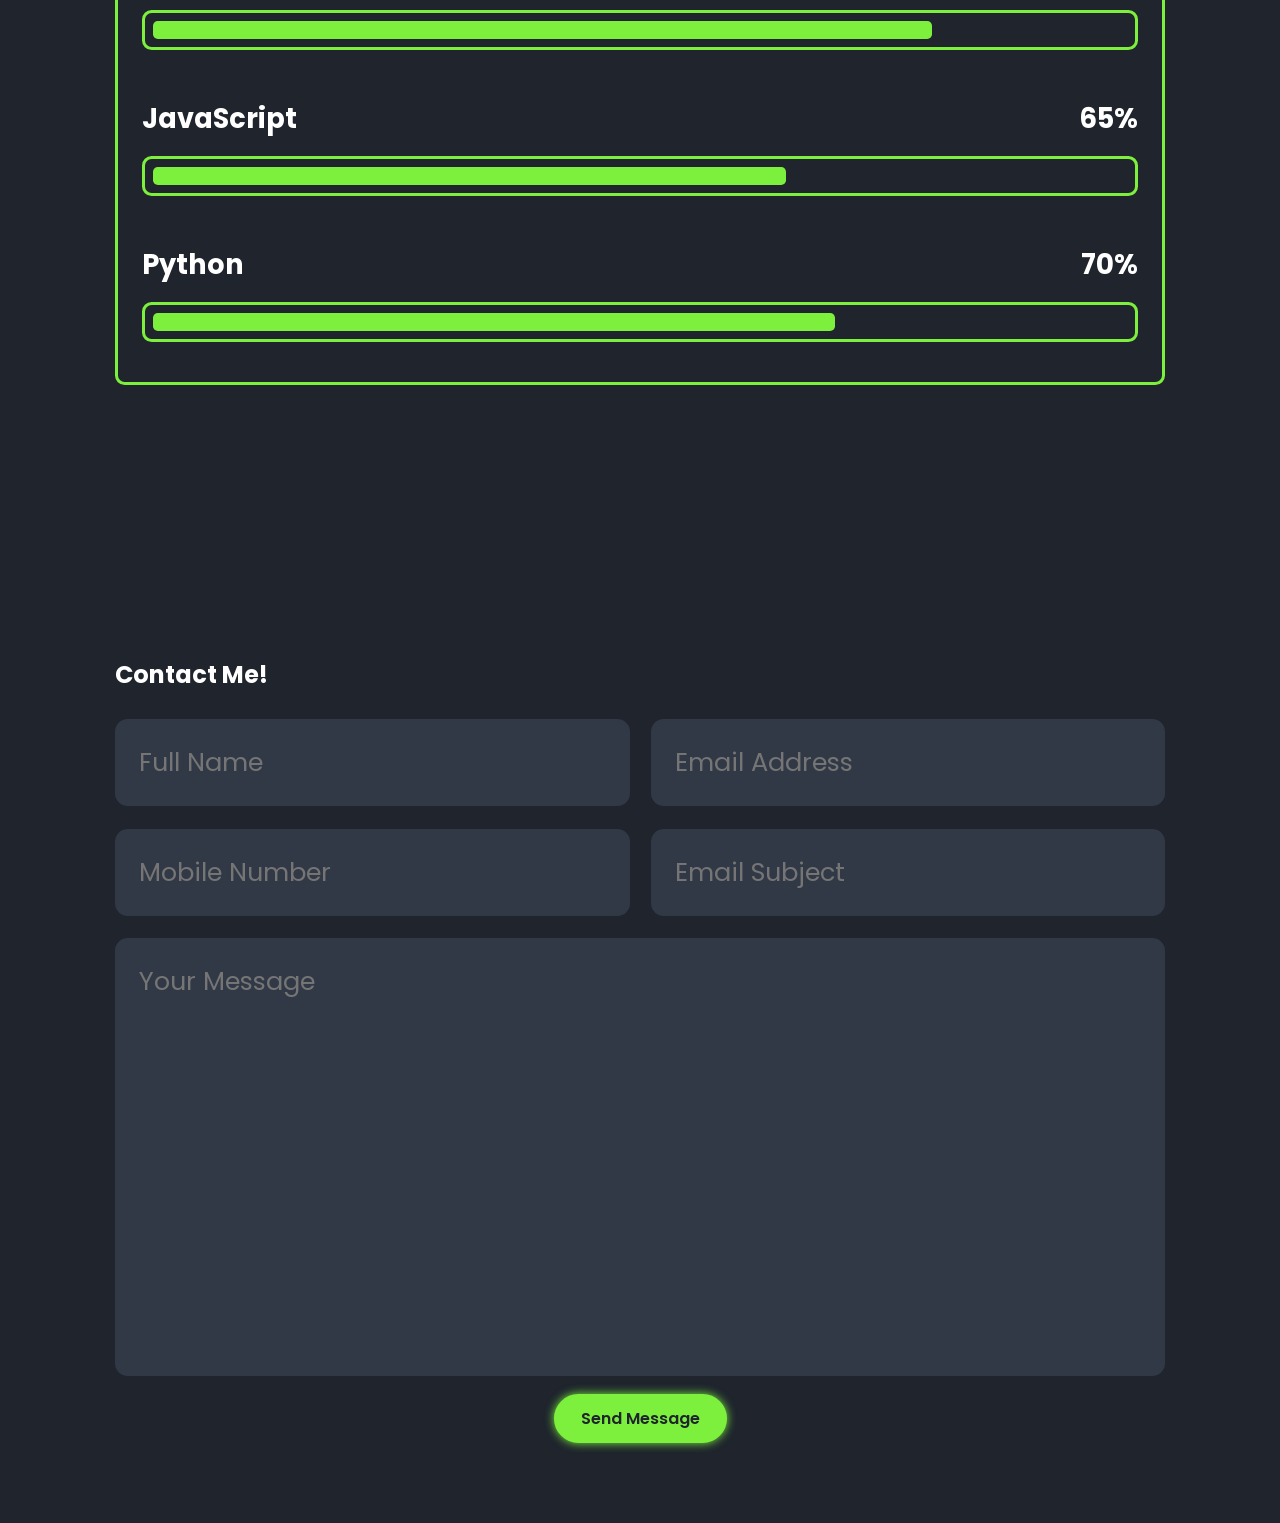
==== commit 2a32938f: "first commit" ====
--- a/index.html
+++ b/index.html
@@ -46,7 +46,7 @@
       <div class="Home-img">
         <div class="img-box">
           <div class="img-item">
-            <img src="win2.3.3.png" alt="" />
+            <img src="win2.2.png" alt="" />
           </div>
         </div>
       </div>
@@ -54,7 +54,7 @@
     <!--  About Section  -->
     <section class="About section" id="About">
       <div class="About-img">
-        <img src="win2.3.3.png" alt="" />
+        <img src="win2.2.png" alt="" />
       </div>
 
       <div class="About-content">
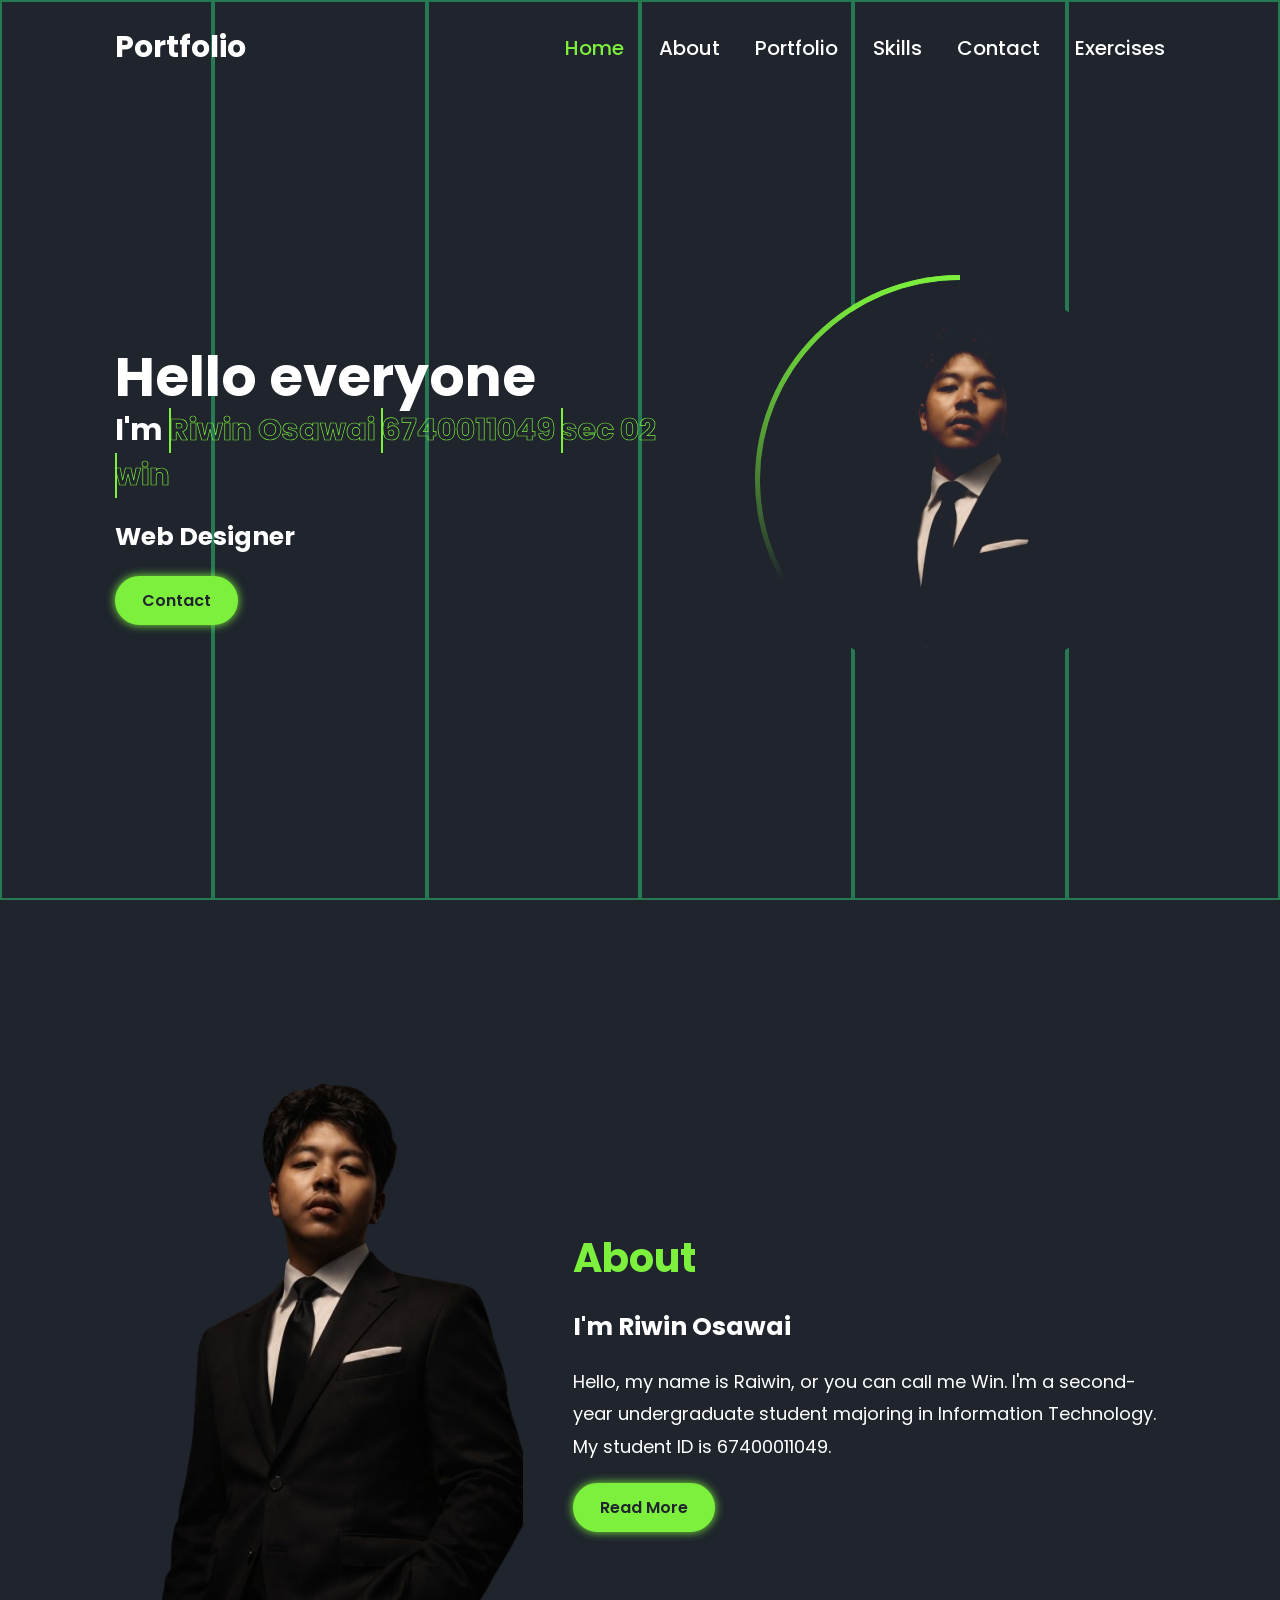
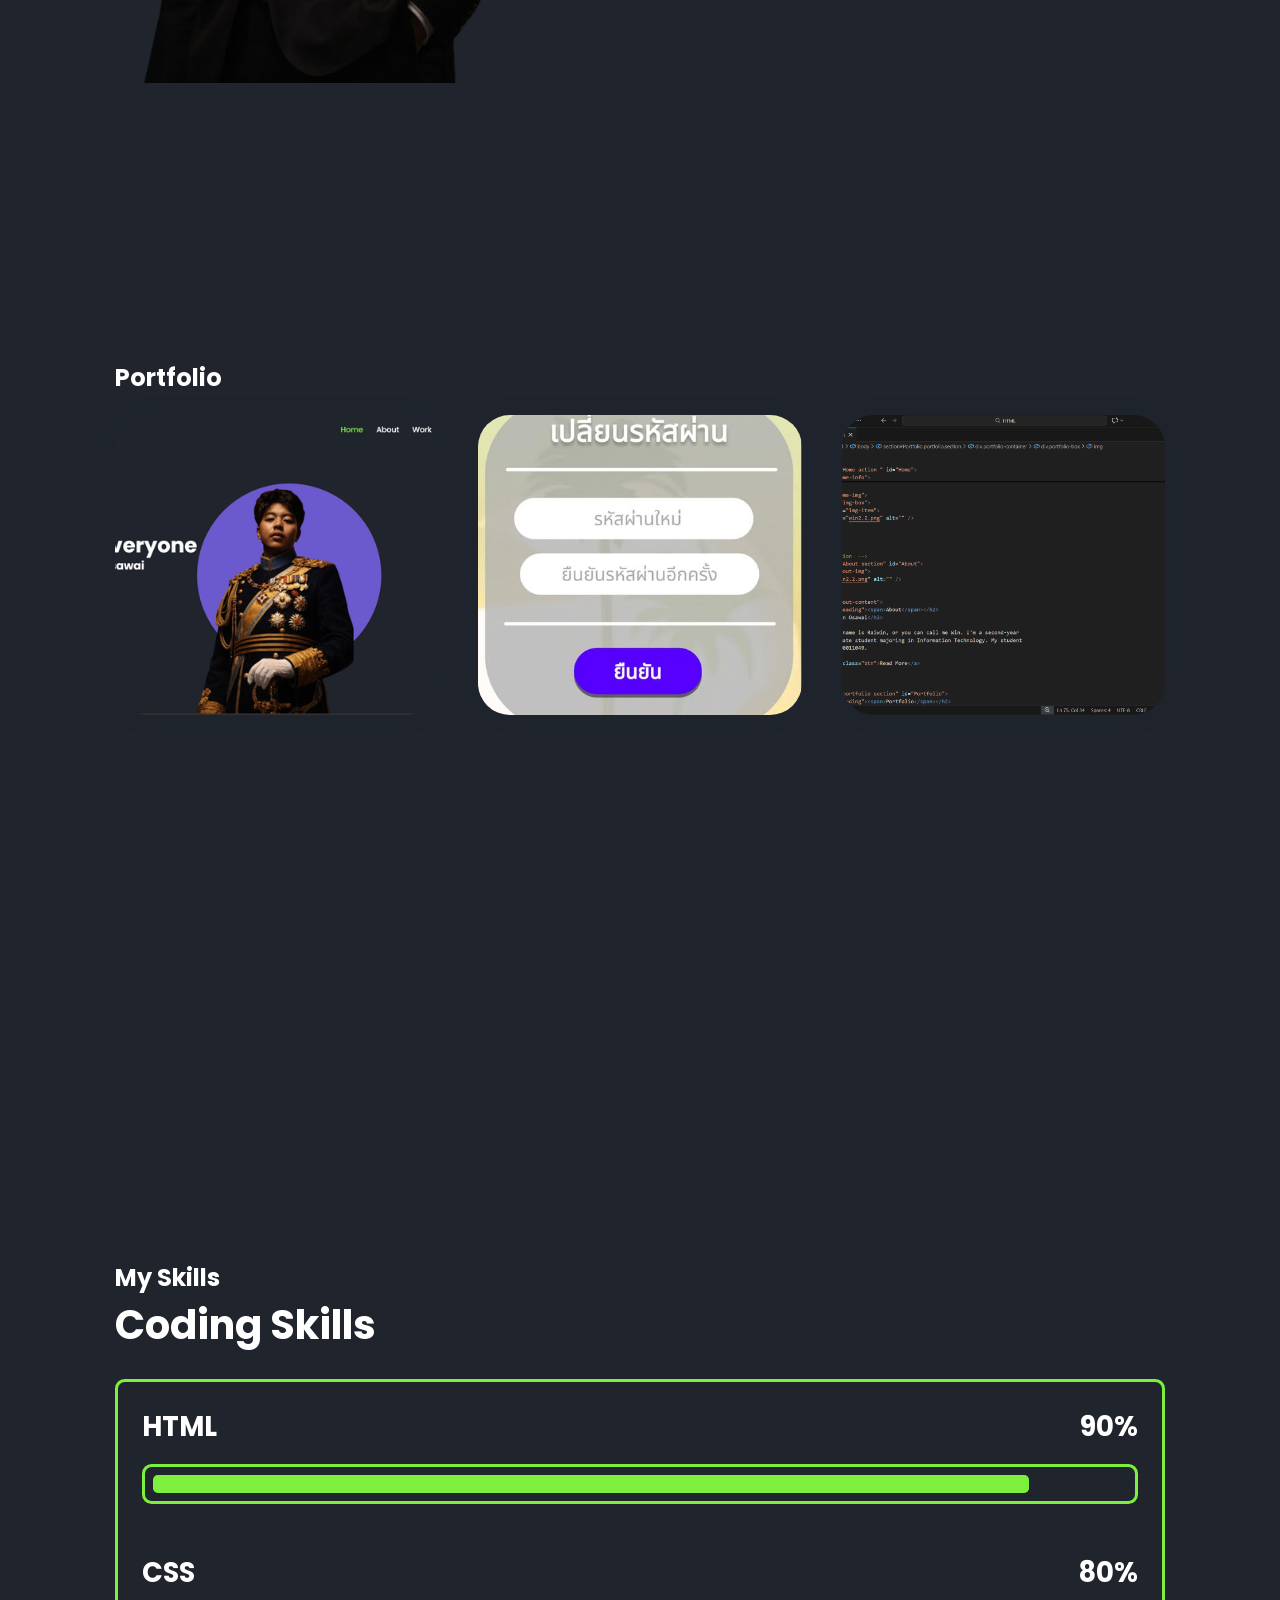
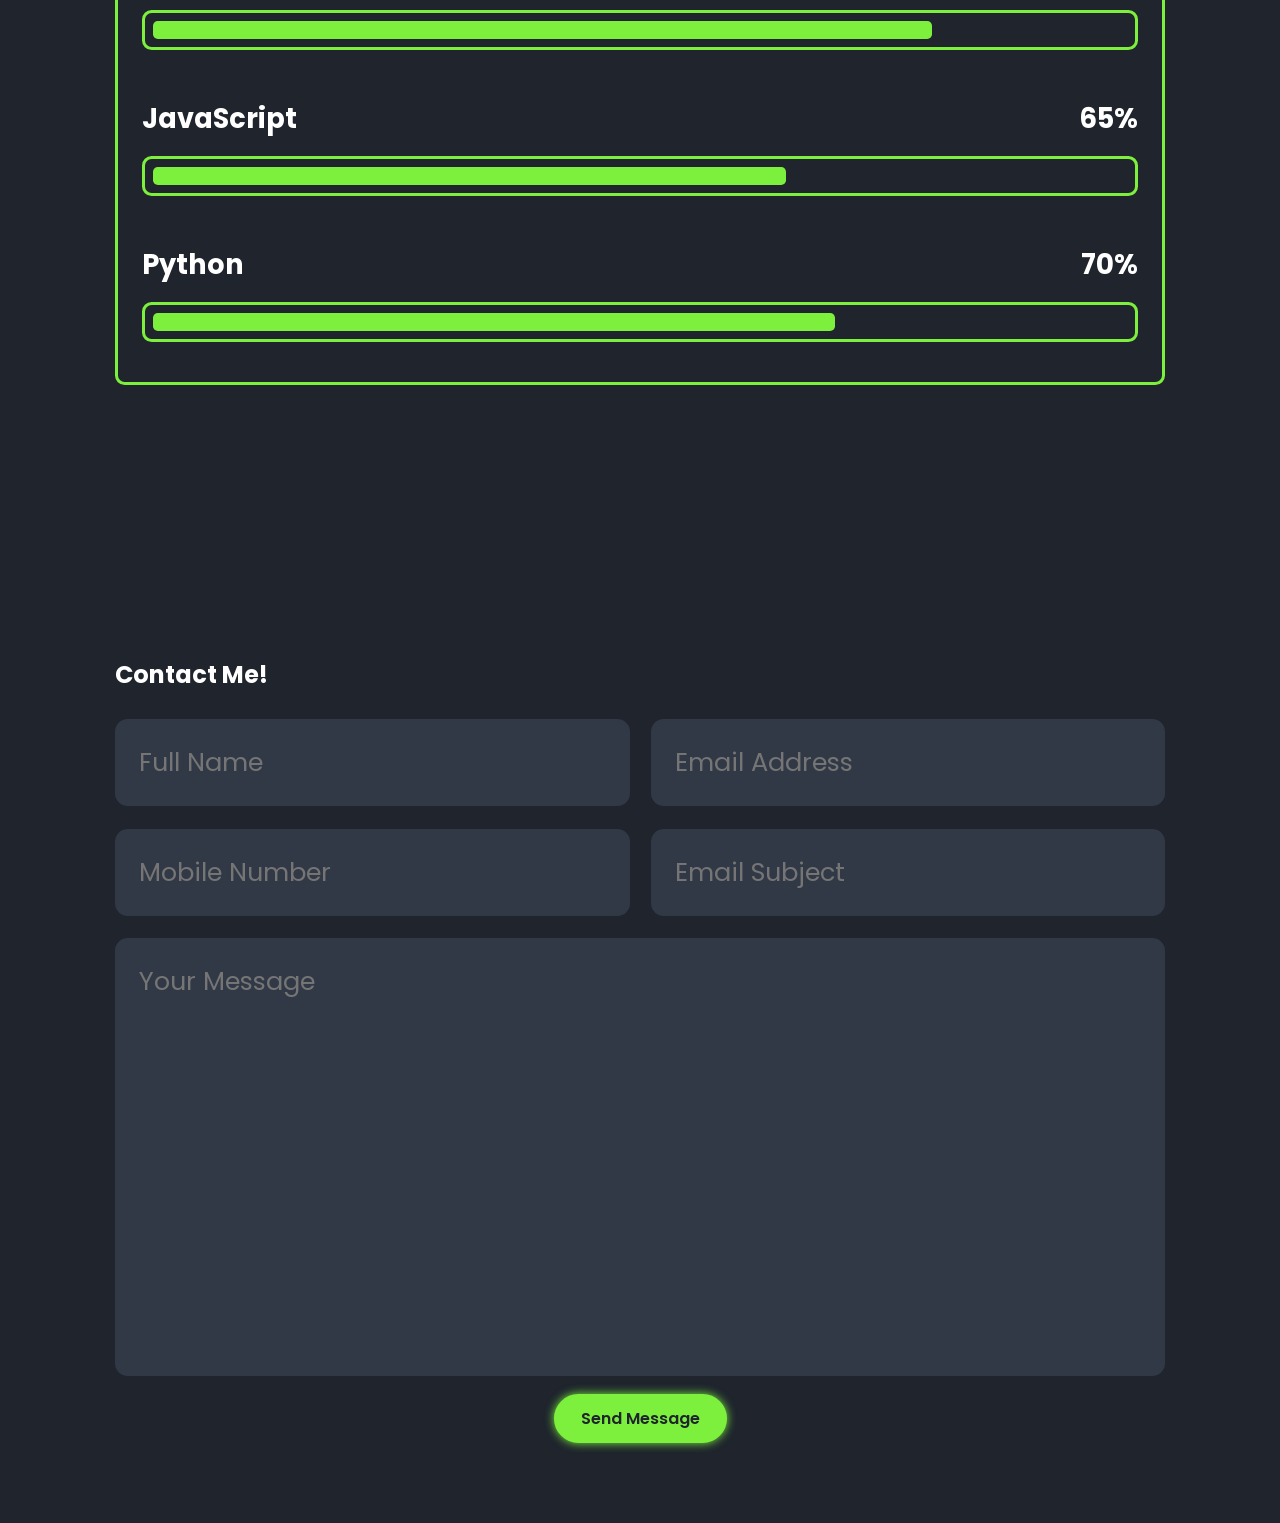
==== commit 0f2bf56b: "Resolve merge conflict" ====
--- a/index.html
+++ b/index.html
@@ -46,7 +46,7 @@
       <div class="Home-img">
         <div class="img-box">
           <div class="img-item">
-            <img src="win2.2.png" alt="" />
+            <img src="win2.3.3.png" alt="" />
           </div>
         </div>
       </div>
@@ -54,7 +54,7 @@
     <!--  About Section  -->
     <section class="About section" id="About">
       <div class="About-img">
-        <img src="win2.2.png" alt="" />
+        <img src="win2.3.3.png" alt="" />
       </div>
 
       <div class="About-content">
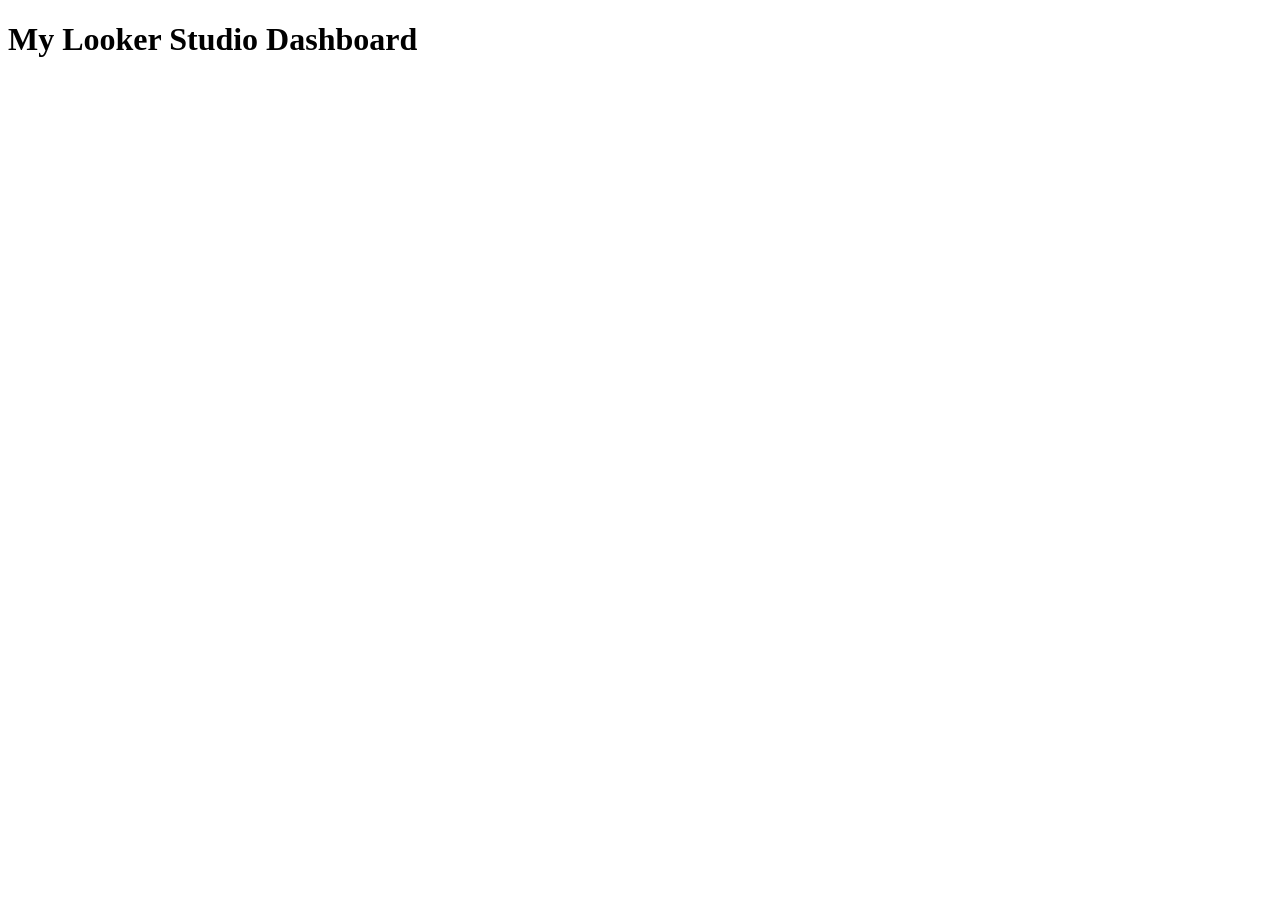
==== commit a1625813: "Add files via upload" ====
--- a/index.html
+++ b/index.html
@@ -1,152 +1,17 @@
-<!doctype html>
-<html lang="en">
-  <head>
-    <meta charset="UTF-8" />
-    <meta name="viewport" content="width=device-width, initial-scale=1.0" />
-    <title>Portfolio</title>
-    <link rel="stylesheet" href="style.css" />
-    
-  </head>
-  <body>
-    <nav class="navbar">
-      <a href="#" class="logo">Portfolio</a>
-      <ul>
-        <li class="active"><a href="#Home">Home</a></li>
-        <li><a href="#About">About</a></li>
-        <li><a href="#Portfolio">Portfolio</a></li>
-        <li><a href="#Skills">Skills</a></li>
-        <li><a href="#Contact">Contact</a></li>
-        <li><a href="Exercises.html">Exercises</a></li>
-      </ul>
-    </nav>
-    <div class="bars-animation">
-      <div class="bar" style="--i:6;"></div>
-      <div class="bar" style="--i:5;"></div>
-      <div class="bar" style="--i:4;"></div>
-      <div class="bar" style="--i:3;"></div>
-      <div class="bar" style="--i:2;"></div>
-      <div class="bar" style="--i:1;"></div>
-    </div>
-    <!--  Home Section  -->
-    <section class="Home action " id="Home">
-      <div class="Home-info">
-        <h1>Hello everyone</h1>
-        <h2>
-          I'm
-          <span style="--i:4;" data-text="Riwin Osawai">Riwin Osawai</span>
-          <span style="--i:3;" data-text="6740011049">6740011049</span>
-          <span style="--i:2;" data-text="sec 02">sec 02</span>
-          <span style="--i:1;" data-text="win">win</span>
-        </h2>
-        <h3>Web Designer</h3>
-        <div class="btn-sci">
-          <a href="#" class="btn">Contact</a>
-        </div>
-      </div>
-      <div class="Home-img">
-        <div class="img-box">
-          <div class="img-item">
-            <img src="win2.3.3.png" alt="" />
-          </div>
-        </div>
-      </div>
-    </section>
-    <!--  About Section  -->
-    <section class="About section" id="About">
-      <div class="About-img">
-        <img src="win2.3.3.png" alt="" />
-      </div>
+<!DOCTYPE html>
+<html>
+<head>
+    <title>My Dashboard</title>
+</head>
+<body>
+    <h1>My Looker Studio Dashboard</h1>
 
-      <div class="About-content">
-        <h2 class="heading"><span>About</span></h2>
-        <h3>I'm Riwin Osawai</h3>
-        <p>
-          Hello, my name is Raiwin, or you can call me Win. I'm a second-year
-          undergraduate student majoring in Information Technology. My student
-          ID is 67400011049.
-        </p>
-        <a href="#" class="btn">Read More</a>
-      </div>
-    </section>
+    <iframe width="100%" height="800"
+        src="https://lookerstudio.google.com/embed/reporting/2ed92c2a-860a-4ee4-a007-3fbc3c069fc2/page/sijpF"
+        frameborder="0"
+        style="border:0"
+        allowfullscreen>
+    </iframe>
 
-    <section class="portfolio section" id="Portfolio">
-        <h2 class="heading"><span>Portfolio</span></h2>
-        <div class="portfolio-container">
-            <div class="portfolio-box">
-                <img src="ho2.png" alt="Project 1">
-                <div class="portfolio-layer">
-                    <h4>Web Design</h4>
-                    <p></p>
-                    <a href="#"><i class='bx bx-link-external'></i></a>
-                </div>
-            </div>
-            <div class="portfolio-box">
-                <img src="ho4.jpg" alt="Project 2">
-                <div class="portfolio-layer">
-                    <h4>App Design</h4>
-                    <p>.</p>
-                    <a href="#"><i class='bx bx-link-external'></i></a>
-                </div>
-            </div>
-            <div class="portfolio-box">
-                <img src="ho3.png" alt="Project 3">
-                <div class="portfolio-layer">
-                    <h4>Dashboard</h4>
-                    <p>.</p>
-                    <a href="#"><i class='bx bx-link-external'></i></a>
-                </div>
-            </div>
-        </div>
-        
-    </section>
-
-    <section class="Skills section" id="Skills">
-        <h2 class="heading">My <span>Skills</span></h2>
-        
-        <div class="skills-row">
-            <div class="skills-column">
-                <h3 class="title">Coding Skills</h3>
-                <div class="skills-box">
-                    <div class="skills-content">
-                        <div class="progress">
-                            <h3>HTML <span>90%</span></h3>
-                            <div class="bar"><span></span></div>
-                        </div>
-                        <div class="progress">
-                            <h3>CSS <span>80%</span></h3>
-                            <div class="bar"><span></span></div>
-                        </div>
-                        <div class="progress">
-                            <h3>JavaScript <span>65%</span></h3>
-                            <div class="bar"><span></span></div>
-                        </div>
-                        <div class="progress">
-                            <h3>Python <span>70%</span></h3>
-                            <div class="bar"><span></span></div>
-                        </div>
-                    </div>
-                </div>
-            </div>
-
-           
-    </section>
-
-    <section class="Contact section" id="Contact">
-        <h2 class="heading">Contact <span>Me!</span></h2>
-
-        <form action="#">
-            <div class="input-box">
-                <input type="text" placeholder="Full Name">
-                <input type="email" placeholder="Email Address">
-            </div>
-            <div class="input-box">
-                <input type="number" placeholder="Mobile Number">
-                <input type="text" placeholder="Email Subject">
-            </div>
-            <textarea name="" id="" cols="30" rows="10" placeholder="Your Message"></textarea>
-            <input type="submit" value="Send Message" class="btn">
-        </form>
-    </section>
-    <script src="script.js"></script>
-  </body>
-</html>
+</body>
+</html>
